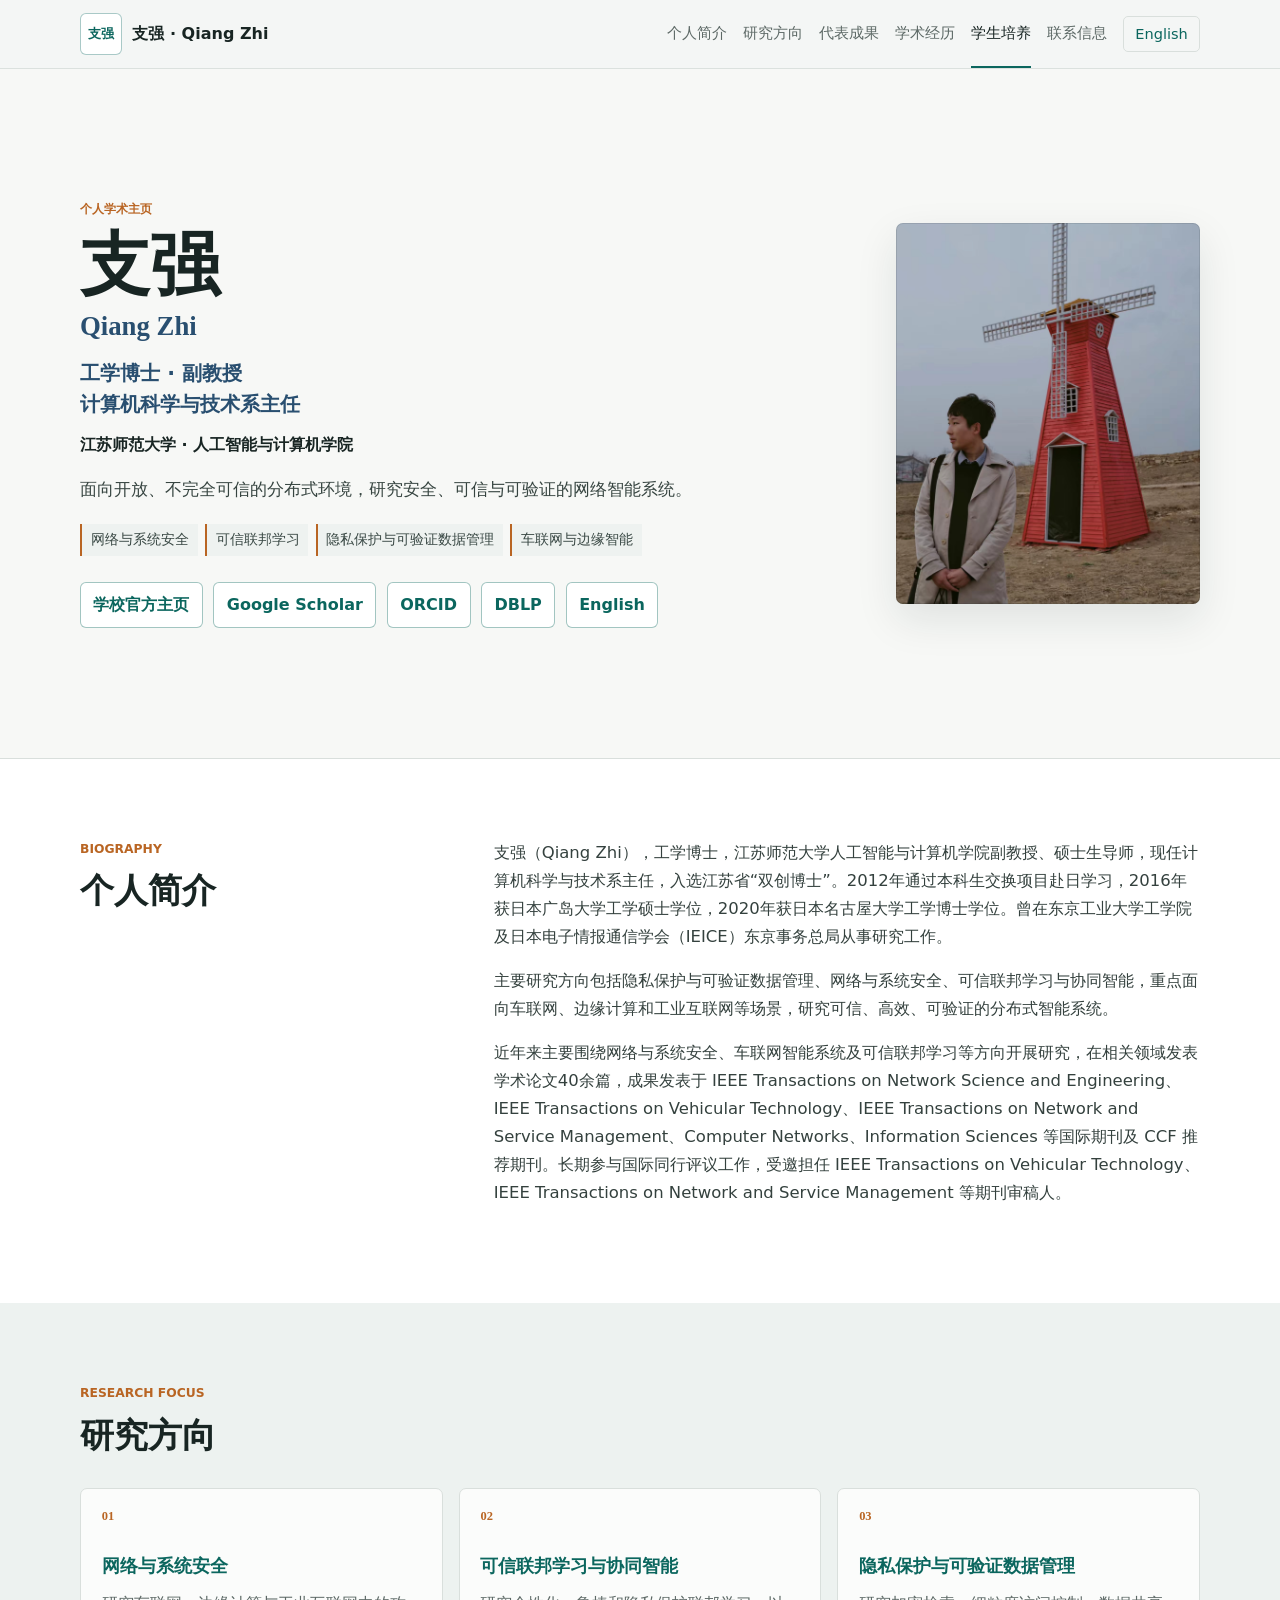
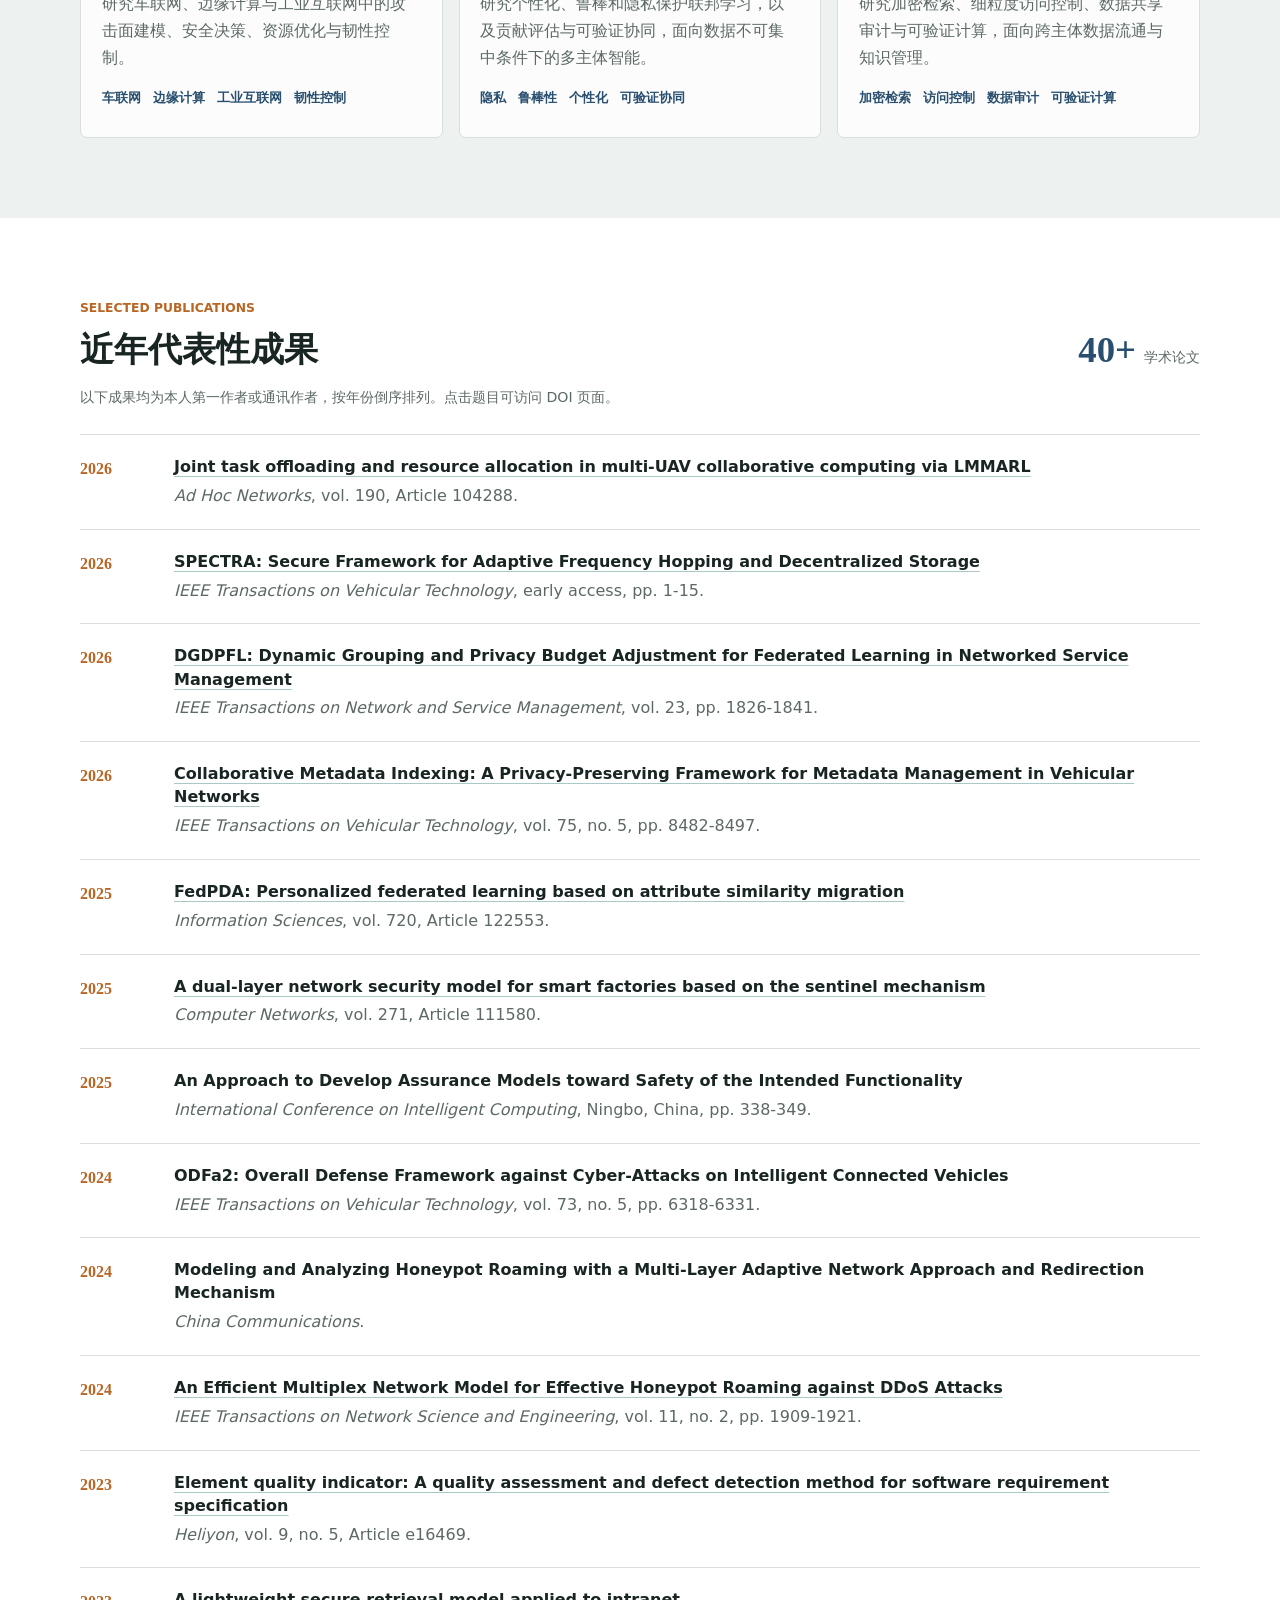
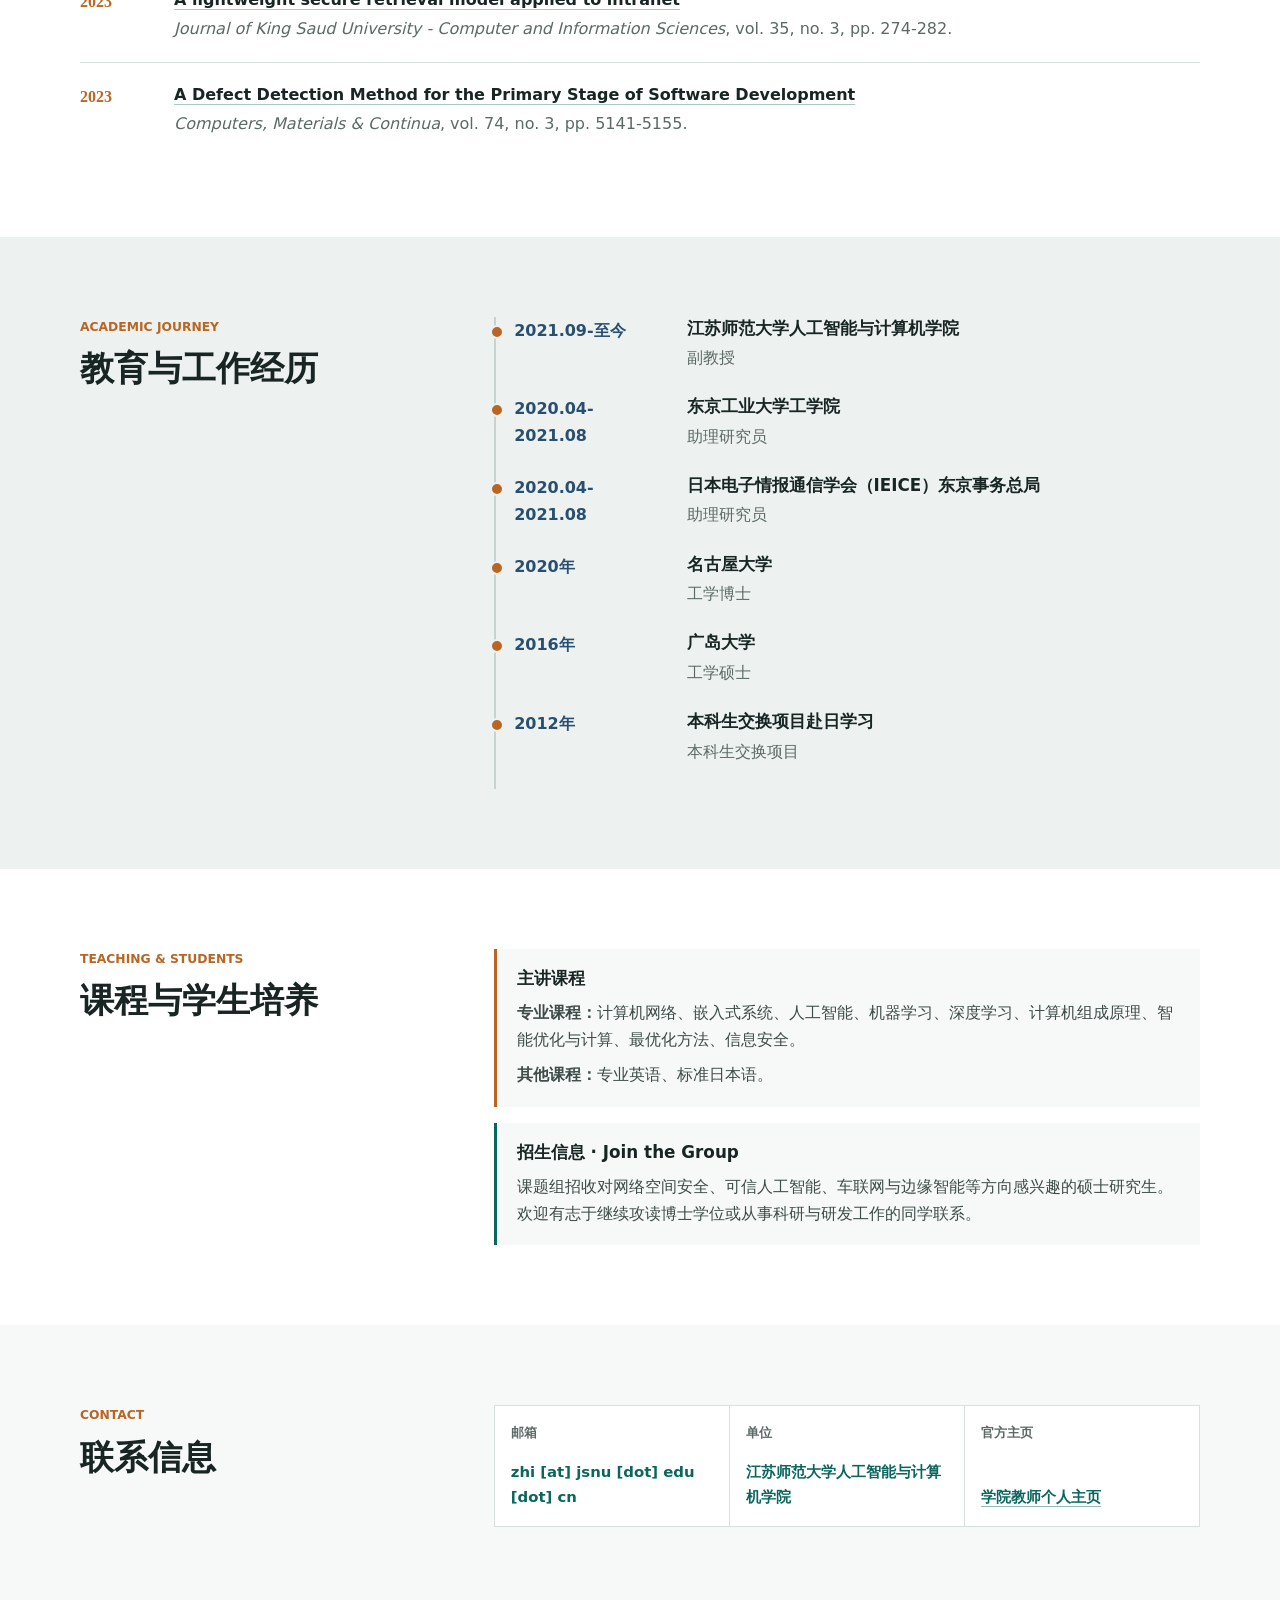
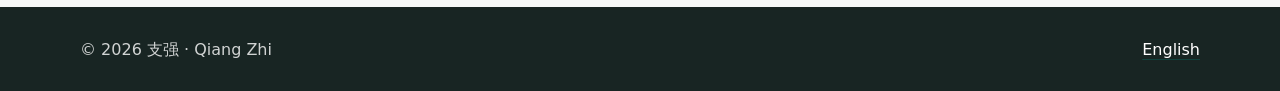
==== zh/index.html @ cf3c496e "Update index.html" ====
<!doctype html>
<html lang="zh-CN">
<head>
  <meta charset="utf-8">
  <meta name="viewport" content="width=device-width, initial-scale=1">
  <title>支强（Qiang Zhi）｜江苏师范大学人工智能与计算机学院</title>
  <meta name="description" content="支强（Qiang Zhi），江苏师范大学人工智能与计算机学院副教授、硕士生导师、计算机科学与技术系主任。主要研究网络与系统安全、可信联邦学习、隐私保护与可验证数据管理、车联网与边缘智能。">
  <meta name="author" content="支强（Qiang Zhi）">
  <link rel="canonical" href="https://zhi-jsnu.github.io/zh/">
  <link rel="alternate" hreflang="en" href="https://zhi-jsnu.github.io/">
  <link rel="alternate" hreflang="zh-CN" href="https://zhi-jsnu.github.io/zh/">
  <link rel="alternate" hreflang="x-default" href="https://zhi-jsnu.github.io/">
  <link rel="me" href="https://github.com/Zhi-JSNU">
  <link rel="stylesheet" href="/assets/css/site.css">
  <meta property="og:type" content="profile">
  <meta property="og:locale" content="zh_CN">
  <meta property="og:title" content="支强（Qiang Zhi）｜江苏师范大学人工智能与计算机学院">
  <meta property="og:description" content="副教授、硕士生导师、计算机科学与技术系主任，研究网络安全、可信联邦学习、隐私保护、车联网与边缘智能。">
  <meta property="og:url" content="https://zhi-jsnu.github.io/zh/">
  <meta property="og:site_name" content="支强（Qiang Zhi）个人学术主页">
  <meta property="og:image" content="https://zhi-jsnu.github.io/assets/img/qiang-zhi-profile.jpg">
  <meta property="og:image:alt" content="江苏师范大学教师支强（Qiang Zhi）">
  <meta property="profile:username" content="Zhi-JSNU">
  <meta name="twitter:card" content="summary_large_image">
  <meta name="twitter:title" content="支强（Qiang Zhi）｜江苏师范大学">
  <meta name="twitter:description" content="个人简介、研究方向、代表性成果、教育工作经历、课程与招生信息。">
  <meta name="twitter:image" content="https://zhi-jsnu.github.io/assets/img/qiang-zhi-profile.jpg">
  <script type="application/ld+json">
  {
    "@context": "https://schema.org",
    "@type": "ProfilePage",
    "@id": "https://zhi-jsnu.github.io/#profile-page-zh",
    "url": "https://zhi-jsnu.github.io/zh/",
    "name": "支强（Qiang Zhi）｜江苏师范大学人工智能与计算机学院",
    "inLanguage": "zh-CN",
    "mainEntity": {
      "@type": "Person",
      "@id": "https://zhi-jsnu.github.io/#person",
      "name": "支强",
      "alternateName": "Qiang Zhi",
      "url": "https://zhi-jsnu.github.io/",
      "image": "https://zhi-jsnu.github.io/assets/img/qiang-zhi-profile.jpg",
      "identifier": [
        {"@type": "PropertyValue", "propertyID": "ORCID", "value": "0000-0001-7057-9888"},
        {"@type": "PropertyValue", "propertyID": "GitHub username", "value": "Zhi-JSNU"}
      ],
      "jobTitle": "副教授、硕士生导师、计算机科学与技术系主任",
      "affiliation": {
        "@type": "CollegeOrUniversity",
        "name": "江苏师范大学",
        "department": {"@type": "Organization", "name": "人工智能与计算机学院"}
      },
      "alumniOf": [
        {"@type": "CollegeOrUniversity", "name": "名古屋大学"},
        {"@type": "CollegeOrUniversity", "name": "广岛大学"}
      ],
      "knowsAbout": ["网络与系统安全", "可信联邦学习", "隐私保护与可验证数据管理", "车联网", "边缘智能"],
      "sameAs": [
        "https://ai.jsnu.edu.cn/78/ba/c14228a358586/page.htm",
        "https://scholar.google.com/citations?user=D5ilHkMAAAAJ",
        "https://orcid.org/0000-0001-7057-9888",
        "https://dblp.org/pid/91/638",
        "https://github.com/Zhi-JSNU"
      ]
    }
  }
  </script>
</head>
<body>
  <a class="skip-link" href="#main-content">跳至主要内容</a>
  <header class="site-header">
    <nav class="nav" aria-label="主导航">
      <a class="brand" href="/zh/" aria-label="支强个人主页">
        <span class="brand-mark" aria-hidden="true">支强</span>
        <span>支强 · Qiang Zhi</span>
      </a>
      <button class="nav-toggle" type="button" aria-expanded="false" aria-controls="nav-links" aria-label="打开导航">
        <span></span><span></span><span></span>
      </button>
      <div class="nav-links" id="nav-links" data-nav-links>
        <a href="#about">个人简介</a>
        <a href="#research">研究方向</a>
        <a href="#publications">代表成果</a>
        <a href="#journey">学术经历</a>
        <a href="#students">学生培养</a>
        <a href="#contact">联系信息</a>
        <a class="language-link" href="/" lang="en">English</a>
      </div>
    </nav>
  </header>

  <main id="main-content">
    <section class="hero hero-zh" aria-labelledby="hero-title">
      <div class="hero-inner">
        <div class="hero-copy">
          <p class="eyebrow">个人学术主页</p>
          <h1 id="hero-title">支强 <span>Qiang Zhi</span></h1>
          <p class="subtitle">工学博士 · 副教授<br>计算机科学与技术系主任</p>
          <p class="affiliation">江苏师范大学 · 人工智能与计算机学院</p>
          <p class="hero-summary">面向开放、不完全可信的分布式环境，研究安全、可信与可验证的网络智能系统。</p>
          <div class="topic-list" aria-label="主要研究方向">
            <span>网络与系统安全</span><span>可信联邦学习</span><span>隐私保护与可验证数据管理</span><span>车联网与边缘智能</span>
          </div>
          <div class="hero-actions" aria-label="学术身份链接">
            <a href="http://ai.jsnu.edu.cn/78/ba/c14228a358586/page.htm" target="_blank" rel="noopener noreferrer">学校官方主页</a>
            <a href="https://scholar.google.com/citations?user=D5ilHkMAAAAJ" target="_blank" rel="noopener noreferrer" referrerpolicy="no-referrer">Google Scholar</a>
            <a href="https://orcid.org/0000-0001-7057-9888" target="_blank" rel="noopener noreferrer">ORCID</a>
            <a href="https://dblp.org/pid/91/638" target="_blank" rel="noopener noreferrer">DBLP</a>
            <a href="/" lang="en">English</a>
          </div>
        </div>
        <figure class="profile-figure">
          <img src="/assets/img/qiang-zhi-profile.jpg" width="1280" height="1706" alt="支强（Qiang Zhi），江苏师范大学人工智能与计算机学院">
        </figure>
      </div>
    </section>

    <section id="about" class="section" aria-labelledby="about-title">
      <div class="section-inner two-column">
        <div><p class="section-kicker">Biography</p><h2 id="about-title">个人简介</h2></div>
        <div class="prose">
          <p>支强（Qiang Zhi），工学博士，江苏师范大学人工智能与计算机学院副教授、硕士生导师，现任计算机科学与技术系主任，入选江苏省“双创博士”。2012年通过本科生交换项目赴日学习，2016年获日本广岛大学工学硕士学位，2020年获日本名古屋大学工学博士学位。曾在东京工业大学工学院及日本电子情报通信学会（IEICE）东京事务总局从事研究工作。</p>
          <p>主要研究方向包括隐私保护与可验证数据管理、网络与系统安全、可信联邦学习与协同智能，重点面向车联网、边缘计算和工业互联网等场景，研究可信、高效、可验证的分布式智能系统。</p>
          <p>近年来主要围绕网络与系统安全、车联网智能系统及可信联邦学习等方向开展研究，在相关领域发表学术论文40余篇，成果发表于 IEEE Transactions on Network Science and Engineering、IEEE Transactions on Vehicular Technology、IEEE Transactions on Network and Service Management、Computer Networks、Information Sciences 等国际期刊及 CCF 推荐期刊。长期参与国际同行评议工作，受邀担任 IEEE Transactions on Vehicular Technology、IEEE Transactions on Network and Service Management 等期刊审稿人。</p>
        </div>
      </div>
    </section>

    <section id="research" class="section section-tint" aria-labelledby="research-title">
      <div class="section-inner">
        <div class="section-heading"><p class="section-kicker">Research Focus</p><h2 id="research-title">研究方向</h2></div>
        <div class="research-grid">
          <article class="research-card"><span class="card-index">01</span><h3>网络与系统安全</h3><p>研究车联网、边缘计算与工业互联网中的攻击面建模、安全决策、资源优化与韧性控制。</p><ul class="keyword-list"><li>车联网</li><li>边缘计算</li><li>工业互联网</li><li>韧性控制</li></ul></article>
          <article class="research-card"><span class="card-index">02</span><h3>可信联邦学习与协同智能</h3><p>研究个性化、鲁棒和隐私保护联邦学习，以及贡献评估与可验证协同，面向数据不可集中条件下的多主体智能。</p><ul class="keyword-list"><li>隐私</li><li>鲁棒性</li><li>个性化</li><li>可验证协同</li></ul></article>
          <article class="research-card"><span class="card-index">03</span><h3>隐私保护与可验证数据管理</h3><p>研究加密检索、细粒度访问控制、数据共享审计与可验证计算，面向跨主体数据流通与知识管理。</p><ul class="keyword-list"><li>加密检索</li><li>访问控制</li><li>数据审计</li><li>可验证计算</li></ul></article>
        </div>
      </div>
    </section>

    <section id="publications" class="section" aria-labelledby="publications-title">
      <div class="section-inner">
        <div class="section-heading publication-heading">
          <div><p class="section-kicker">Selected Publications</p><h2 id="publications-title">近年代表性成果</h2></div>
          <div class="output-summary"><strong>40+</strong><span>学术论文</span></div>
        </div>
        <p class="section-note">以下成果均为本人第一作者或通讯作者，按年份倒序排列。点击题目可访问 DOI 页面。</p>
        <ol class="publication-list">
          <li><span class="pub-year">2026</span><div><a class="pub-title" href="https://doi.org/10.1016/j.adhoc.2026.104288" target="_blank" rel="noopener noreferrer">Joint task offloading and resource allocation in multi-UAV collaborative computing via LMMARL</a><p><em>Ad Hoc Networks</em>, vol. 190, Article 104288.</p></div></li>
          <li><span class="pub-year">2026</span><div><a class="pub-title" href="https://doi.org/10.1109/TVT.2026.3670472" target="_blank" rel="noopener noreferrer">SPECTRA: Secure Framework for Adaptive Frequency Hopping and Decentralized Storage</a><p><em>IEEE Transactions on Vehicular Technology</em>, early access, pp. 1-15.</p></div></li>
          <li><span class="pub-year">2026</span><div><a class="pub-title" href="https://doi.org/10.1109/TNSM.2025.3640713" target="_blank" rel="noopener noreferrer">DGDPFL: Dynamic Grouping and Privacy Budget Adjustment for Federated Learning in Networked Service Management</a><p><em>IEEE Transactions on Network and Service Management</em>, vol. 23, pp. 1826-1841.</p></div></li>
          <li><span class="pub-year">2026</span><div><a class="pub-title" href="https://doi.org/10.1109/TVT.2025.3628444" target="_blank" rel="noopener noreferrer">Collaborative Metadata Indexing: A Privacy-Preserving Framework for Metadata Management in Vehicular Networks</a><p><em>IEEE Transactions on Vehicular Technology</em>, vol. 75, no. 5, pp. 8482-8497.</p></div></li>
          <li><span class="pub-year">2025</span><div><a class="pub-title" href="https://doi.org/10.1016/j.ins.2025.122553" target="_blank" rel="noopener noreferrer">FedPDA: Personalized federated learning based on attribute similarity migration</a><p><em>Information Sciences</em>, vol. 720, Article 122553.</p></div></li>
          <li><span class="pub-year">2025</span><div><a class="pub-title" href="https://doi.org/10.1016/j.comnet.2025.111580" target="_blank" rel="noopener noreferrer">A dual-layer network security model for smart factories based on the sentinel mechanism</a><p><em>Computer Networks</em>, vol. 271, Article 111580.</p></div></li>
          <li><span class="pub-year">2025</span><div><span class="pub-title">An Approach to Develop Assurance Models toward Safety of the Intended Functionality</span><p><em>International Conference on Intelligent Computing</em>, Ningbo, China, pp. 338-349.</p></div></li>
          <li><span class="pub-year">2024</span><div><span class="pub-title">ODFa2: Overall Defense Framework against Cyber-Attacks on Intelligent Connected Vehicles</span><p><em>IEEE Transactions on Vehicular Technology</em>, vol. 73, no. 5, pp. 6318-6331.</p></div></li>
          <li><span class="pub-year">2024</span><div><span class="pub-title">Modeling and Analyzing Honeypot Roaming with a Multi-Layer Adaptive Network Approach and Redirection Mechanism</span><p><em>China Communications</em>.</p></div></li>
          <li><span class="pub-year">2024</span><div><a class="pub-title" href="https://doi.org/10.1109/TNSE.2023.3333230" target="_blank" rel="noopener noreferrer">An Efficient Multiplex Network Model for Effective Honeypot Roaming against DDoS Attacks</a><p><em>IEEE Transactions on Network Science and Engineering</em>, vol. 11, no. 2, pp. 1909-1921.</p></div></li>
          <li><span class="pub-year">2023</span><div><a class="pub-title" href="https://doi.org/10.1016/j.heliyon.2023.e16469" target="_blank" rel="noopener noreferrer">Element quality indicator: A quality assessment and defect detection method for software requirement specification</a><p><em>Heliyon</em>, vol. 9, no. 5, Article e16469.</p></div></li>
          <li><span class="pub-year">2023</span><div><a class="pub-title" href="https://doi.org/10.1016/j.jksuci.2023.02.020" target="_blank" rel="noopener noreferrer">A lightweight secure retrieval model applied to intranet</a><p><em>Journal of King Saud University - Computer and Information Sciences</em>, vol. 35, no. 3, pp. 274-282.</p></div></li>
          <li><span class="pub-year">2023</span><div><a class="pub-title" href="https://doi.org/10.32604/cmc.2023.035846" target="_blank" rel="noopener noreferrer">A Defect Detection Method for the Primary Stage of Software Development</a><p><em>Computers, Materials &amp; Continua</em>, vol. 74, no. 3, pp. 5141-5155.</p></div></li>
        </ol>
      </div>
    </section>

    <section id="journey" class="section section-tint" aria-labelledby="journey-title">
      <div class="section-inner two-column">
        <div><p class="section-kicker">Academic Journey</p><h2 id="journey-title">教育与工作经历</h2></div>
        <div class="timeline">
          <article><time>2021.09-至今</time><div><h3>江苏师范大学人工智能与计算机学院</h3><p>副教授</p></div></article>
          <article><time>2020.04-2021.08</time><div><h3>东京工业大学工学院</h3><p>助理研究员</p></div></article>
          <article><time>2020.04-2021.08</time><div><h3>日本电子情报通信学会（IEICE）东京事务总局</h3><p>助理研究员</p></div></article>
          <article><time datetime="2020">2020年</time><div><h3>名古屋大学</h3><p>工学博士</p></div></article>
          <article><time datetime="2016">2016年</time><div><h3>广岛大学</h3><p>工学硕士</p></div></article>
          <article><time datetime="2012">2012年</time><div><h3>本科生交换项目赴日学习</h3><p>本科生交换项目</p></div></article>
        </div>
      </div>
    </section>

    <section id="students" class="section" aria-labelledby="students-title">
      <div class="section-inner two-column">
        <div><p class="section-kicker">Teaching &amp; Students</p><h2 id="students-title">课程与学生培养</h2></div>
        <div class="content-stack">
          <article><h3>主讲课程</h3><p><strong>专业课程：</strong>计算机网络、嵌入式系统、人工智能、机器学习、深度学习、计算机组成原理、智能优化与计算、最优化方法、信息安全。</p><p><strong>其他课程：</strong>专业英语、标准日本语。</p></article>
          <article class="join-panel"><h3>招生信息 · Join the Group</h3><p>课题组招收对网络空间安全、可信人工智能、车联网与边缘智能等方向感兴趣的硕士研究生。欢迎有志于继续攻读博士学位或从事科研与研发工作的同学联系。</p></article>
        </div>
      </div>
    </section>

    <section id="contact" class="section contact-section" aria-labelledby="contact-title">
      <div class="section-inner two-column">
        <div><p class="section-kicker">Contact</p><h2 id="contact-title">联系信息</h2></div>
        <div class="contact-list">
          <p><span>邮箱</span><strong>zhi [at] jsnu [dot] edu [dot] cn</strong></p>
          <p><span>单位</span><strong>江苏师范大学人工智能与计算机学院</strong></p>
          <p><span>官方主页</span><a href="https://ai.jsnu.edu.cn/78/ba/c14228a358586/page.htm" target="_blank" rel="noopener noreferrer">学院教师个人主页</a></p>
        </div>
      </div>
    </section>
  </main>

  <footer class="site-footer">
    <div class="footer-inner"><p>© <span data-year>2026</span> 支强 · Qiang Zhi</p><p><a href="/" lang="en">English</a></p></div>
  </footer>
  <script src="/assets/js/site.js" defer></script>
</body>
</html>
---- assets/css/site.css ----
:root {
  --bg: #f4f6f5;
  --paper: #ffffff;
  --ink: #182523;
  --muted: #5d6966;
  --line: #d9dfdc;
  --teal: #0b665e;
  --blue: #294f70;
  --orange: #b96523;
  --tint: #edf2f0;
  --max: 1120px;
  --shadow: 0 16px 42px rgba(22, 43, 39, 0.1);
}

* { box-sizing: border-box; }
html { scroll-behavior: smooth; }
body {
  margin: 0;
  background: var(--bg);
  color: var(--ink);
  font-family: Inter, "Noto Sans SC", "Microsoft YaHei", "PingFang SC", system-ui, sans-serif;
  font-size: 16px;
  line-height: 1.7;
  letter-spacing: 0;
}
body.nav-open { overflow: hidden; }
a { color: inherit; text-decoration-color: rgba(11, 102, 94, 0.45); text-underline-offset: 4px; }
a:hover { color: var(--teal); }
img { display: block; max-width: 100%; }
h1, h2, h3, p { overflow-wrap: anywhere; }
h2 { margin: 0; font-family: Georgia, "Noto Serif SC", "Songti SC", serif; font-size: 2.15rem; line-height: 1.2; }
h3 { margin: 0; font-size: 1.05rem; line-height: 1.4; }

.skip-link { position: absolute; top: -5rem; left: 1rem; z-index: 20; padding: .6rem .8rem; background: var(--ink); color: #fff; }
.skip-link:focus { top: 1rem; }
.site-header { position: sticky; top: 0; z-index: 10; border-bottom: 1px solid rgba(217, 223, 220, .9); background: rgba(244, 246, 245, .96); backdrop-filter: blur(12px); }
.nav { width: min(calc(100% - 2rem), var(--max)); min-height: 68px; margin: auto; display: flex; align-items: center; justify-content: space-between; gap: 1rem; }
.brand { display: inline-flex; align-items: center; gap: .65rem; font-weight: 750; text-decoration: none; white-space: nowrap; }
.brand-mark { width: 42px; height: 42px; display: grid; place-items: center; border: 1px solid rgba(11, 102, 94, .35); border-radius: 6px; background: var(--paper); color: var(--teal); font-size: .82rem; }
.nav-links { display: flex; align-items: center; gap: 1rem; font-size: .91rem; }
.nav-links a { min-height: 68px; display: inline-flex; align-items: center; border-bottom: 2px solid transparent; color: var(--muted); text-decoration: none; }
.nav-links a:hover, .nav-links a.active { border-color: var(--teal); color: var(--ink); }
.nav-links .language-link { min-height: 36px; padding: 0 .7rem; border: 1px solid var(--line); border-radius: 5px; color: var(--teal); }
.nav-toggle { display: none; width: 42px; height: 42px; padding: 0; border: 1px solid var(--line); border-radius: 6px; background: var(--paper); }
.nav-toggle span { display: block; width: 18px; height: 2px; margin: 4px auto; background: var(--ink); }

.hero { min-height: 690px; display: grid; align-items: center; border-bottom: 1px solid var(--line); background: #f7f8f6; }
.hero-inner { width: min(calc(100% - 2rem), var(--max)); margin: auto; padding: 4.5rem 0; display: grid; grid-template-columns: minmax(0, 1.55fr) minmax(280px, .65fr); align-items: center; gap: clamp(2.5rem, 7vw, 6rem); }
.eyebrow, .section-kicker { margin: 0 0 .65rem; color: var(--orange); font-size: .77rem; font-weight: 800; text-transform: uppercase; }
.hero h1 { margin: 0; font-family: Georgia, "Noto Serif SC", "Songti SC", serif; font-size: clamp(3.4rem, 6.5vw, 5.2rem); line-height: 1; }
.hero-zh h1 { font-size: clamp(3rem, 5.5vw, 4.6rem); }
.hero-zh h1 span { display: block; margin-top: .8rem; color: var(--blue); font-family: Georgia, serif; font-size: .38em; font-weight: 600; }
.hero-name-zh { margin: .7rem 0 0; color: var(--blue); font-size: 1.5rem; font-weight: 700; }
.subtitle { margin: 1.1rem 0 0; color: var(--blue); font-size: 1.28rem; font-weight: 700; line-height: 1.55; }
.affiliation { margin: .65rem 0 0; color: var(--ink); font-weight: 700; }
.hero-summary { max-width: 720px; margin: 1.1rem 0 0; color: #374541; font-size: 1.04rem; }
.identity-note { max-width: 720px; margin: .75rem 0 0; color: var(--muted); font-size: .88rem; }
.identity-note a { color: var(--teal); font-weight: 750; }
.profile-figure { position: relative; margin: 0; aspect-ratio: 4 / 5; overflow: hidden; border-radius: 7px; background: #d9dedc; box-shadow: var(--shadow); }
.profile-figure::after { content: ""; position: absolute; inset: 0; border: 1px solid rgba(24, 37, 35, .12); border-radius: inherit; pointer-events: none; }
.profile-figure img { width: 100%; height: 100%; object-fit: cover; object-position: 32% center; }
.hero-actions { display: flex; flex-wrap: wrap; gap: .65rem; margin-top: 1.6rem; }
.hero-actions a, .text-link { min-height: 42px; display: inline-flex; align-items: center; justify-content: center; padding: .55rem .78rem; border: 1px solid rgba(11, 102, 94, .38); border-radius: 6px; background: var(--paper); color: var(--teal); font-weight: 750; text-decoration: none; }
.hero-actions a:hover, .text-link:hover { border-color: var(--teal); background: var(--teal); color: #fff; }
.topic-list { display: flex; flex-wrap: wrap; gap: .45rem; margin-top: 1.2rem; }
.topic-list span { padding: .26rem .55rem; border-left: 2px solid var(--orange); background: #eef2f0; color: #394844; font-size: .88rem; }

.section { padding: 5rem 0; background: var(--paper); }
.section-tint { background: var(--tint); }
.section-inner { width: min(calc(100% - 2rem), var(--max)); margin: auto; }
.two-column { display: grid; grid-template-columns: minmax(220px, .75fr) minmax(0, 1.55fr); gap: clamp(2rem, 6vw, 4.5rem); align-items: start; }
.section-heading { max-width: 820px; margin-bottom: 2rem; }
.publication-heading { max-width: none; display: flex; align-items: end; justify-content: space-between; gap: 1rem; }
.prose p { margin: 0 0 1rem; color: #34413e; font-size: 1.03rem; text-align: left; }
.research-grid { display: grid; grid-template-columns: repeat(3, minmax(0, 1fr)); gap: 1rem; }
.research-card { min-height: 250px; padding: 1.3rem; border: 1px solid var(--line); border-radius: 7px; background: #fbfcfb; }
.card-index { display: block; margin-bottom: 2rem; color: var(--orange); font: 700 .78rem/1 Georgia, serif; }
.research-card h3 { color: var(--teal); font-size: 1.1rem; }
.research-card p { margin: .7rem 0 0; color: var(--muted); }
.keyword-list { display: flex; flex-wrap: wrap; gap: .35rem .75rem; margin: 1rem 0 0; padding: 0; list-style: none; color: var(--blue); font-size: .83rem; font-weight: 700; }

.section-note { margin: -1rem 0 1.5rem; color: var(--muted); font-size: .88rem; }
.output-summary { display: flex; align-items: baseline; gap: .5rem; color: var(--blue); }
.output-summary strong { font: 700 2.3rem/1 Georgia, serif; }
.output-summary span { color: var(--muted); font-size: .88rem; }
.publication-list { display: grid; gap: 0; margin: 0; padding: 0; list-style: none; counter-reset: publication; }
.publication-list li { display: grid; grid-template-columns: 74px minmax(0, 1fr); gap: 1.25rem; padding: 1.25rem 0; border-top: 1px solid var(--line); counter-increment: publication; }
.pub-year { color: var(--orange); font-family: Georgia, serif; font-weight: 700; }
.pub-title { display: block; color: var(--ink); font-weight: 750; line-height: 1.45; text-decoration-color: rgba(11, 102, 94, .35); }
.publication-list p { margin: .35rem 0 0; color: var(--muted); line-height: 1.55; }

.timeline { display: grid; }
.timeline article { position: relative; display: grid; grid-template-columns: 150px minmax(0, 1fr); gap: 1.4rem; padding: 0 0 1.5rem 1.15rem; border-left: 2px solid #c7d3ce; }
.timeline article::before { content: ""; position: absolute; top: .5rem; left: -6px; width: 10px; height: 10px; border: 2px solid var(--tint); border-radius: 50%; background: var(--orange); }
.timeline time { color: var(--blue); font-weight: 750; }
.timeline p { margin: .25rem 0 0; color: var(--muted); }
.content-stack { display: grid; gap: 1rem; }
.content-stack article { padding: 1.15rem 1.25rem; border-left: 3px solid var(--orange); background: #f7f9f8; }
.content-stack article.join-panel { border-left-color: var(--teal); }
.content-stack p { margin: .5rem 0 0; color: #3e4b48; }

.contact-section { background: #f7f9f8; }
.contact-list { display: grid; grid-template-columns: repeat(3, minmax(0, 1fr)); gap: 1px; background: var(--line); border: 1px solid var(--line); }
.contact-list p { min-height: 120px; margin: 0; padding: 1rem; display: flex; flex-direction: column; justify-content: space-between; background: var(--paper); }
.contact-list span { color: var(--muted); font-size: .82rem; font-weight: 750; }
.contact-list strong, .contact-list a { color: var(--teal); font-size: .93rem; font-weight: 750; }
.site-footer { background: var(--ink); color: rgba(255, 255, 255, .8); }
.footer-inner { width: min(calc(100% - 2rem), var(--max)); min-height: 84px; margin: auto; display: flex; align-items: center; justify-content: space-between; gap: 1rem; }
.footer-inner p { margin: 0; }
.footer-inner a { color: #fff; }

@media (max-width: 960px) {
  .nav-links { gap: .72rem; font-size: .84rem; }
  .hero-inner { grid-template-columns: minmax(0, 1.35fr) minmax(245px, .65fr); gap: 2.5rem; }
  .research-grid { grid-template-columns: 1fr; }
  .research-card { min-height: 0; }
  .card-index { margin-bottom: 1.2rem; }
  .contact-list { grid-template-columns: 1fr; }
  .contact-list p { min-height: 92px; }
}

@media (max-width: 820px) {
  .nav-toggle { display: block; }
  .nav-links { position: fixed; inset: 68px 0 auto; display: none; align-items: stretch; flex-direction: column; gap: 0; border-bottom: 1px solid var(--line); background: var(--paper); box-shadow: var(--shadow); }
  .nav-links.open { display: flex; }
  .nav-links a, .nav-links .language-link { min-height: 50px; padding: 0 1rem; border-width: 0 0 1px; border-radius: 0; line-height: 1; }
  .hero { min-height: 0; }
  .hero-inner { padding: 3.2rem 0; grid-template-columns: 1fr; gap: 2rem; }
  .hero-copy { order: 1; }
  .profile-figure { width: min(76vw, 330px); order: 2; aspect-ratio: 4 / 5; }
  .hero h1, .hero-zh h1 { font-size: 2.8rem; }
  .subtitle { font-size: 1.1rem; }
  .section { padding: 3.6rem 0; }
  .two-column { grid-template-columns: 1fr; gap: 1.6rem; }
  .publication-heading { align-items: flex-start; flex-direction: column; }
  .publication-list li { grid-template-columns: 58px minmax(0, 1fr); gap: .75rem; }
  .timeline article { grid-template-columns: 1fr; gap: .25rem; }
  .footer-inner { min-height: 100px; align-items: flex-start; justify-content: center; flex-direction: column; }
}

@media (max-width: 420px) {
  .brand > span:last-child { font-size: .9rem; }
  .hero h1, .hero-zh h1 { font-size: 2.45rem; }
  .hero-actions a { flex: 1 1 46%; padding-inline: .55rem; }
  .publication-list li { grid-template-columns: 1fr; gap: .25rem; }
  h2 { font-size: 1.8rem; }
}

@media (prefers-reduced-motion: reduce) {
  *, *::before, *::after { scroll-behavior: auto !important; transition: none !important; }
}
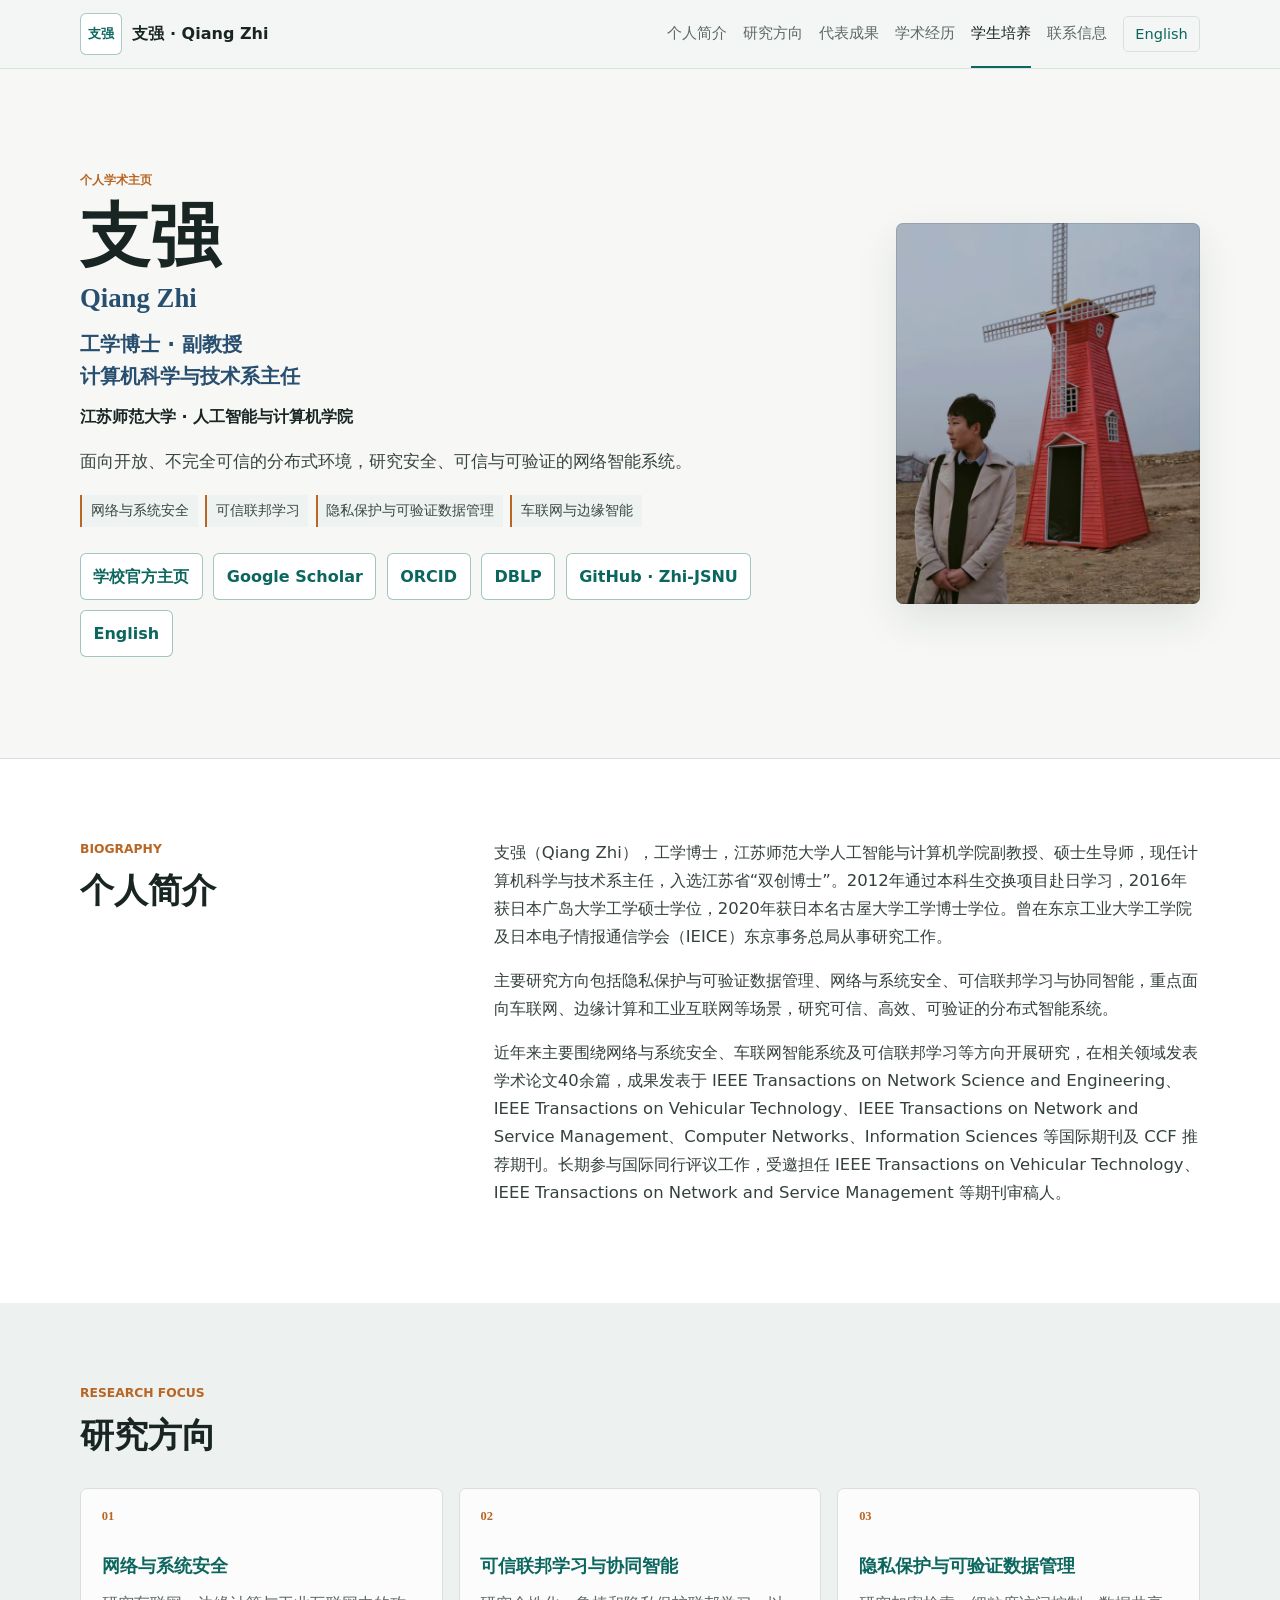
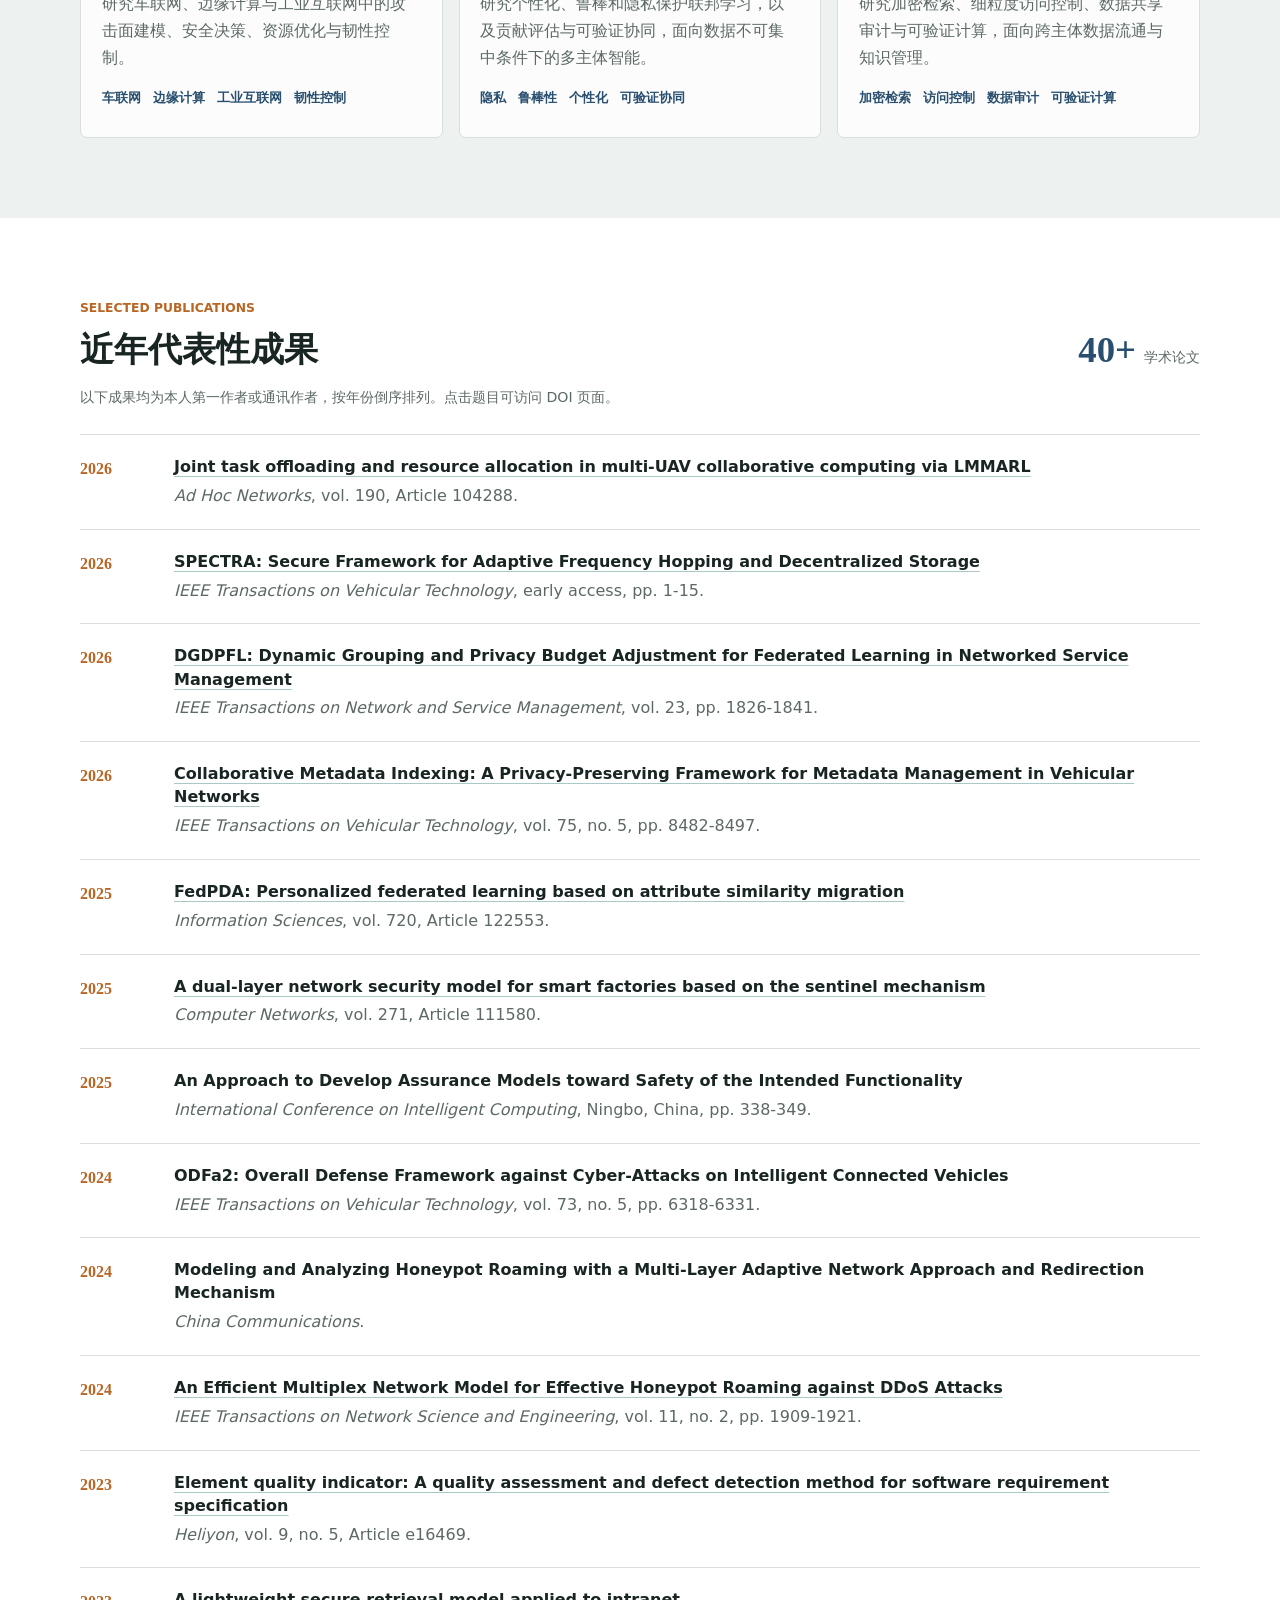
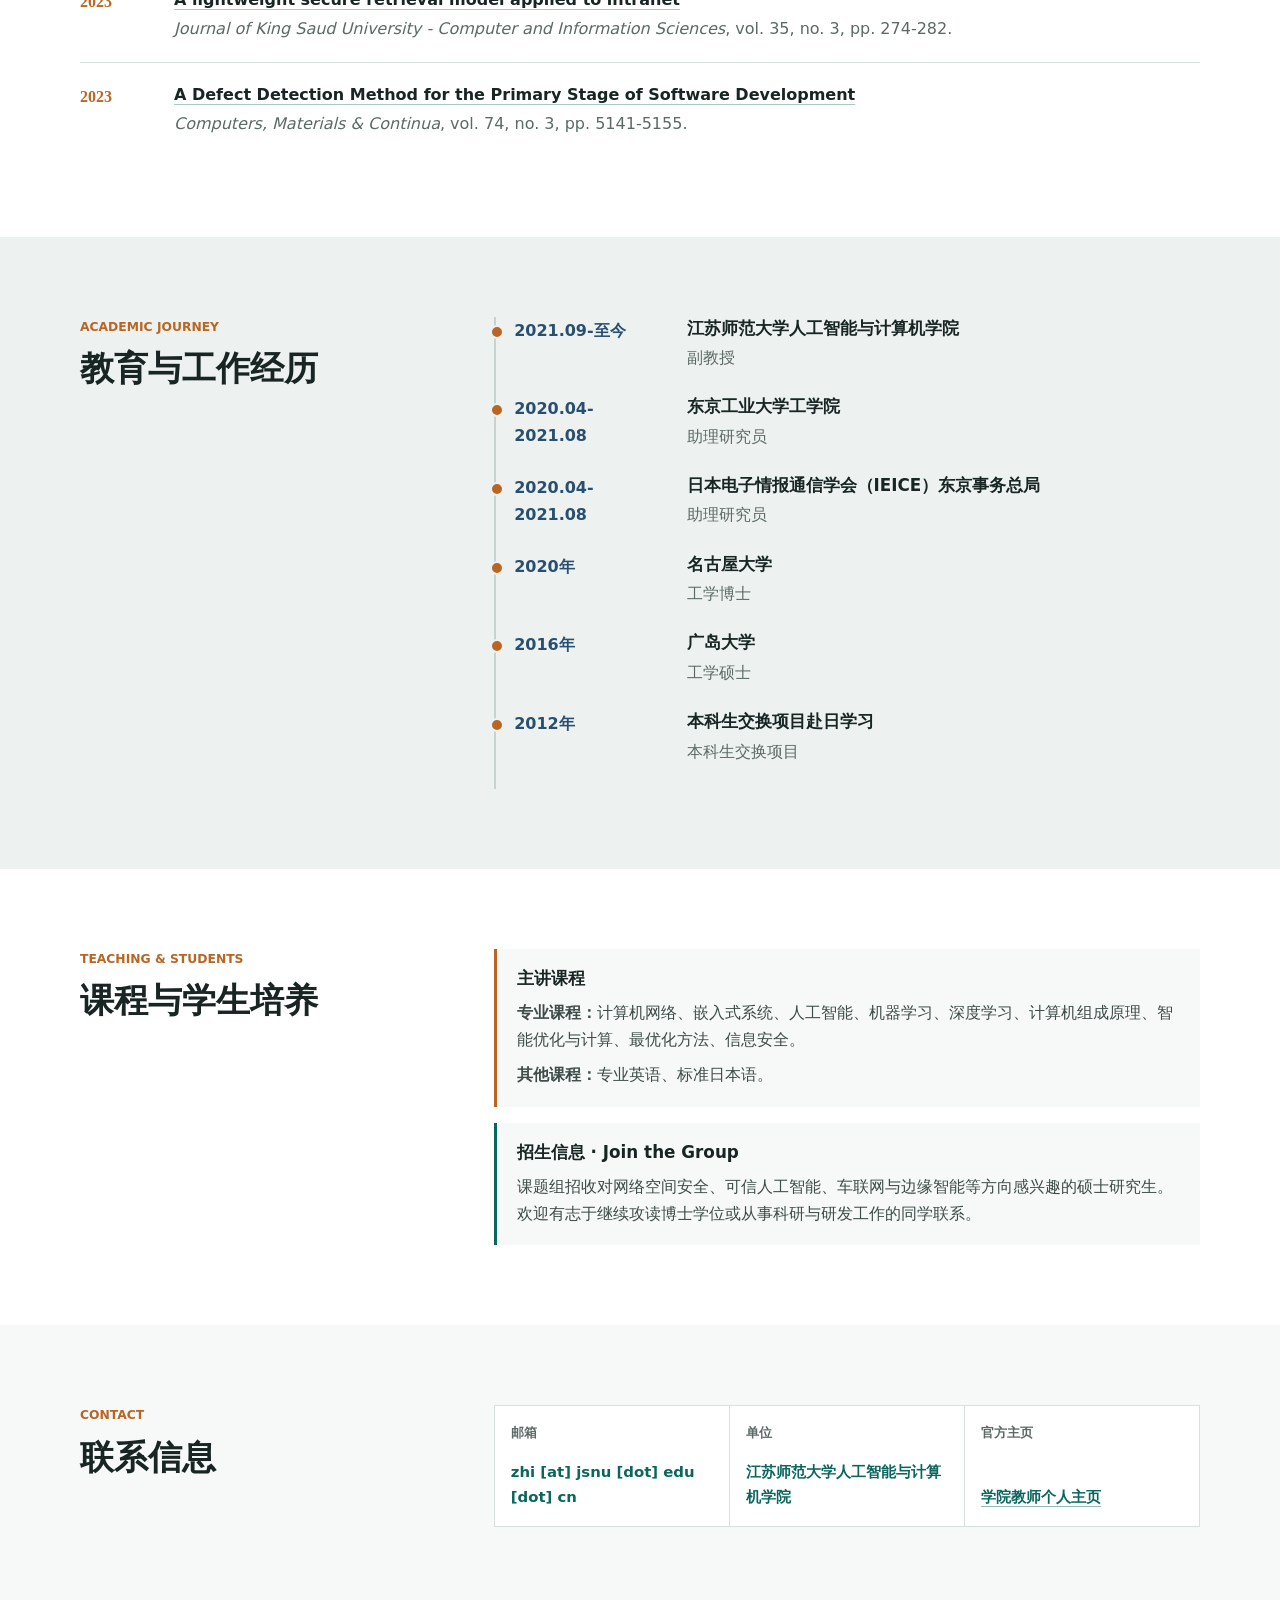
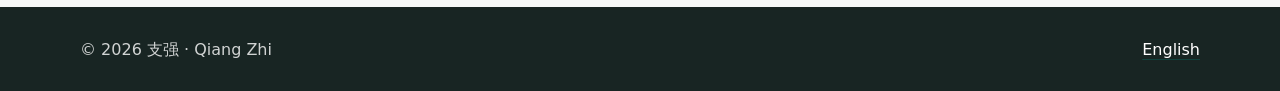
==== commit 3d22b6ec: "Add files via upload" ====
--- a/zh/index.html
+++ b/zh/index.html
@@ -6,14 +6,17 @@
   <title>支强（Qiang Zhi）｜江苏师范大学人工智能与计算机学院</title>
   <meta name="description" content="支强（Qiang Zhi），江苏师范大学人工智能与计算机学院副教授、硕士生导师、计算机科学与技术系主任。主要研究网络与系统安全、可信联邦学习、隐私保护与可验证数据管理、车联网与边缘智能。">
   <meta name="author" content="支强（Qiang Zhi）">
+  <meta name="robots" content="index, follow, max-image-preview:large, max-snippet:-1, max-video-preview:-1">
   <link rel="canonical" href="https://zhi-jsnu.github.io/zh/">
   <link rel="alternate" hreflang="en" href="https://zhi-jsnu.github.io/">
   <link rel="alternate" hreflang="zh-CN" href="https://zhi-jsnu.github.io/zh/">
   <link rel="alternate" hreflang="x-default" href="https://zhi-jsnu.github.io/">
+  <link rel="sitemap" type="application/xml" href="https://zhi-jsnu.github.io/sitemap.xml">
   <link rel="me" href="https://github.com/Zhi-JSNU">
   <link rel="stylesheet" href="/assets/css/site.css">
   <meta property="og:type" content="profile">
   <meta property="og:locale" content="zh_CN">
+  <meta property="og:locale:alternate" content="en_US">
   <meta property="og:title" content="支强（Qiang Zhi）｜江苏师范大学人工智能与计算机学院">
   <meta property="og:description" content="副教授、硕士生导师、计算机科学与技术系主任，研究网络安全、可信联邦学习、隐私保护、车联网与边缘智能。">
   <meta property="og:url" content="https://zhi-jsnu.github.io/zh/">
@@ -25,6 +28,7 @@
   <meta name="twitter:title" content="支强（Qiang Zhi）｜江苏师范大学">
   <meta name="twitter:description" content="个人简介、研究方向、代表性成果、教育工作经历、课程与招生信息。">
   <meta name="twitter:image" content="https://zhi-jsnu.github.io/assets/img/qiang-zhi-profile.jpg">
+  <meta name="twitter:image:alt" content="江苏师范大学教师支强（Qiang Zhi）">
   <script type="application/ld+json">
   {
     "@context": "https://schema.org",
@@ -33,6 +37,8 @@
     "url": "https://zhi-jsnu.github.io/zh/",
     "name": "支强（Qiang Zhi）｜江苏师范大学人工智能与计算机学院",
     "inLanguage": "zh-CN",
+    "dateModified": "2026-08-10",
+    "isPartOf": {"@type": "WebSite", "@id": "https://zhi-jsnu.github.io/#website", "url": "https://zhi-jsnu.github.io/", "name": "Qiang Zhi Academic Homepage", "alternateName": "支强（Qiang Zhi）个人学术主页"},
     "mainEntity": {
       "@type": "Person",
       "@id": "https://zhi-jsnu.github.io/#person",
@@ -106,6 +112,7 @@
             <a href="https://scholar.google.com/citations?user=D5ilHkMAAAAJ" target="_blank" rel="noopener noreferrer" referrerpolicy="no-referrer">Google Scholar</a>
             <a href="https://orcid.org/0000-0001-7057-9888" target="_blank" rel="noopener noreferrer">ORCID</a>
             <a href="https://dblp.org/pid/91/638" target="_blank" rel="noopener noreferrer">DBLP</a>
+            <a href="https://github.com/Zhi-JSNU" target="_blank" rel="me noopener noreferrer">GitHub · Zhi-JSNU</a>
             <a href="/" lang="en">English</a>
           </div>
         </div>
@@ -192,7 +199,7 @@
         <div class="contact-list">
           <p><span>邮箱</span><strong>zhi [at] jsnu [dot] edu [dot] cn</strong></p>
           <p><span>单位</span><strong>江苏师范大学人工智能与计算机学院</strong></p>
-          <p><span>官方主页</span><a href="https://ai.jsnu.edu.cn/78/ba/c14228a358586/page.htm" target="_blank" rel="noopener noreferrer">学院教师个人主页</a></p>
+          <p><span>官方主页</span><a href="http://ai.jsnu.edu.cn/78/ba/c14228a358586/page.htm" target="_blank" rel="noopener noreferrer">学院教师个人主页</a></p>
         </div>
       </div>
     </section>
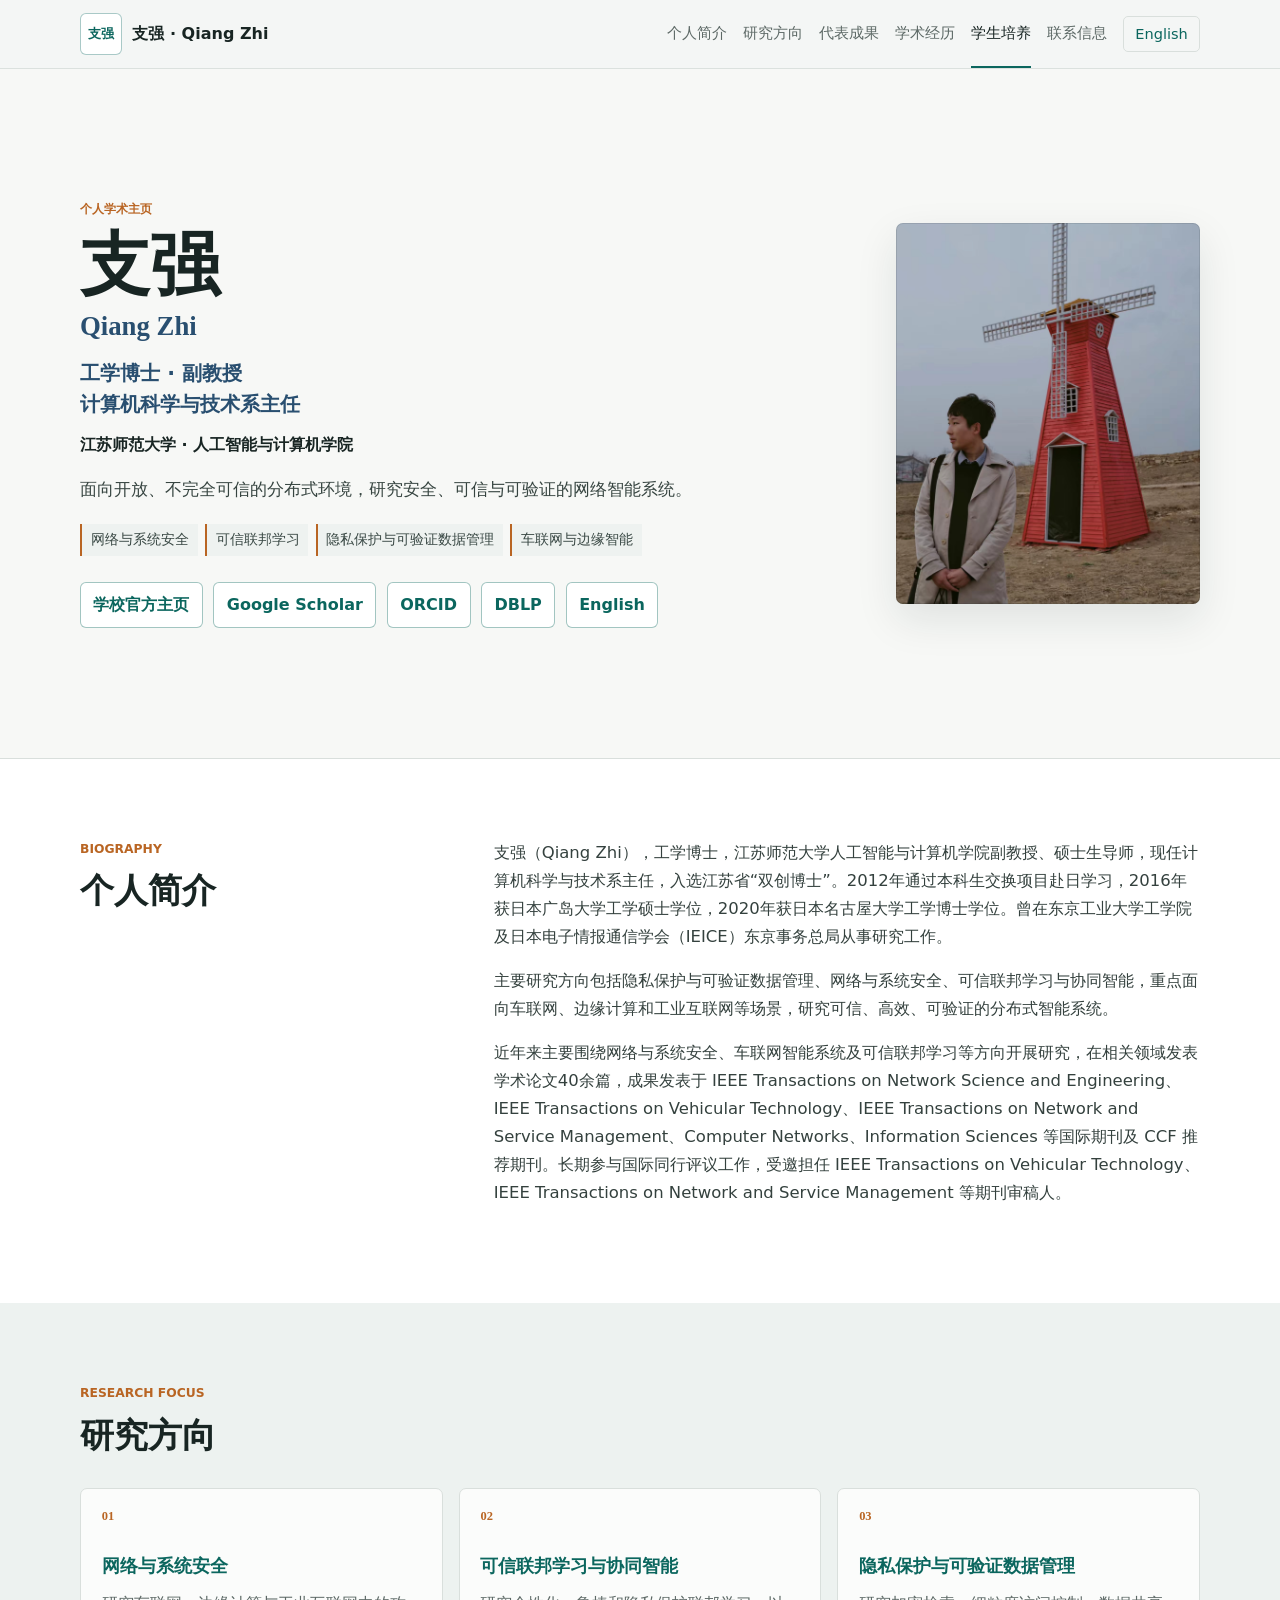
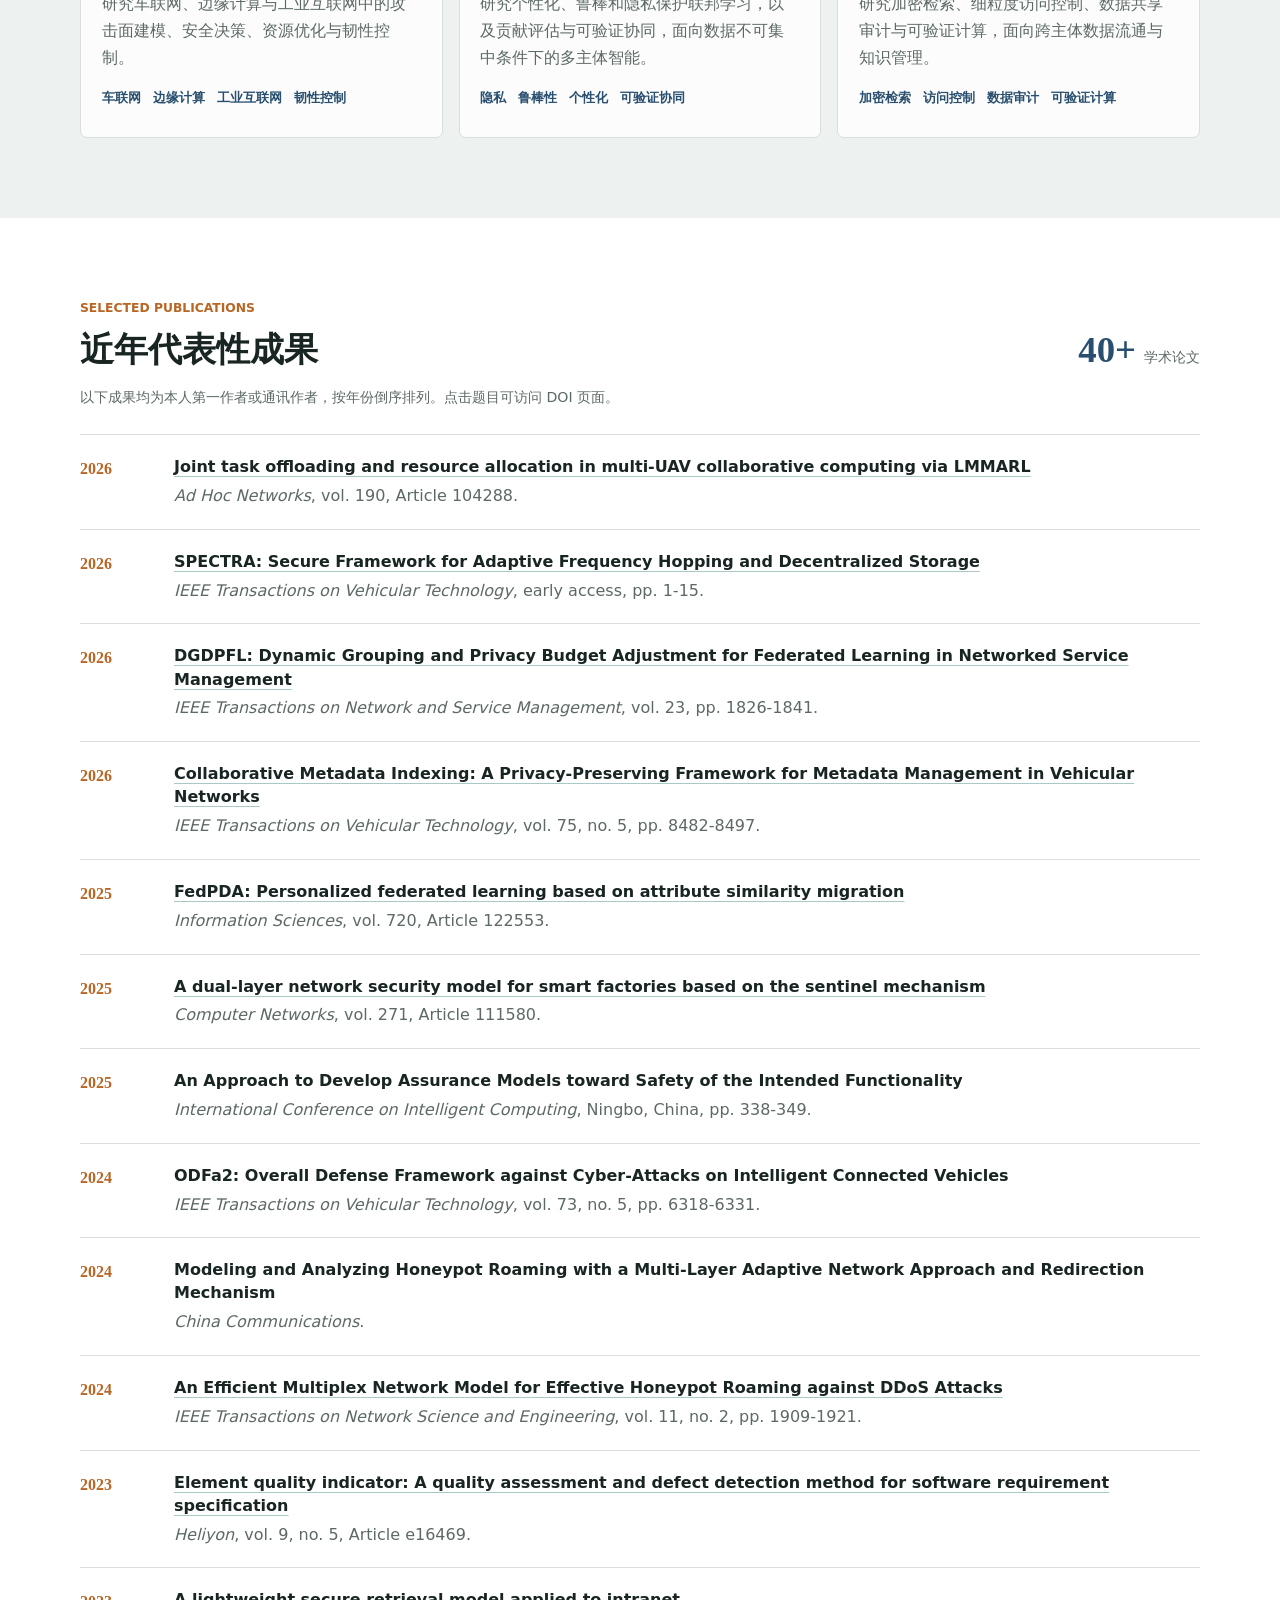
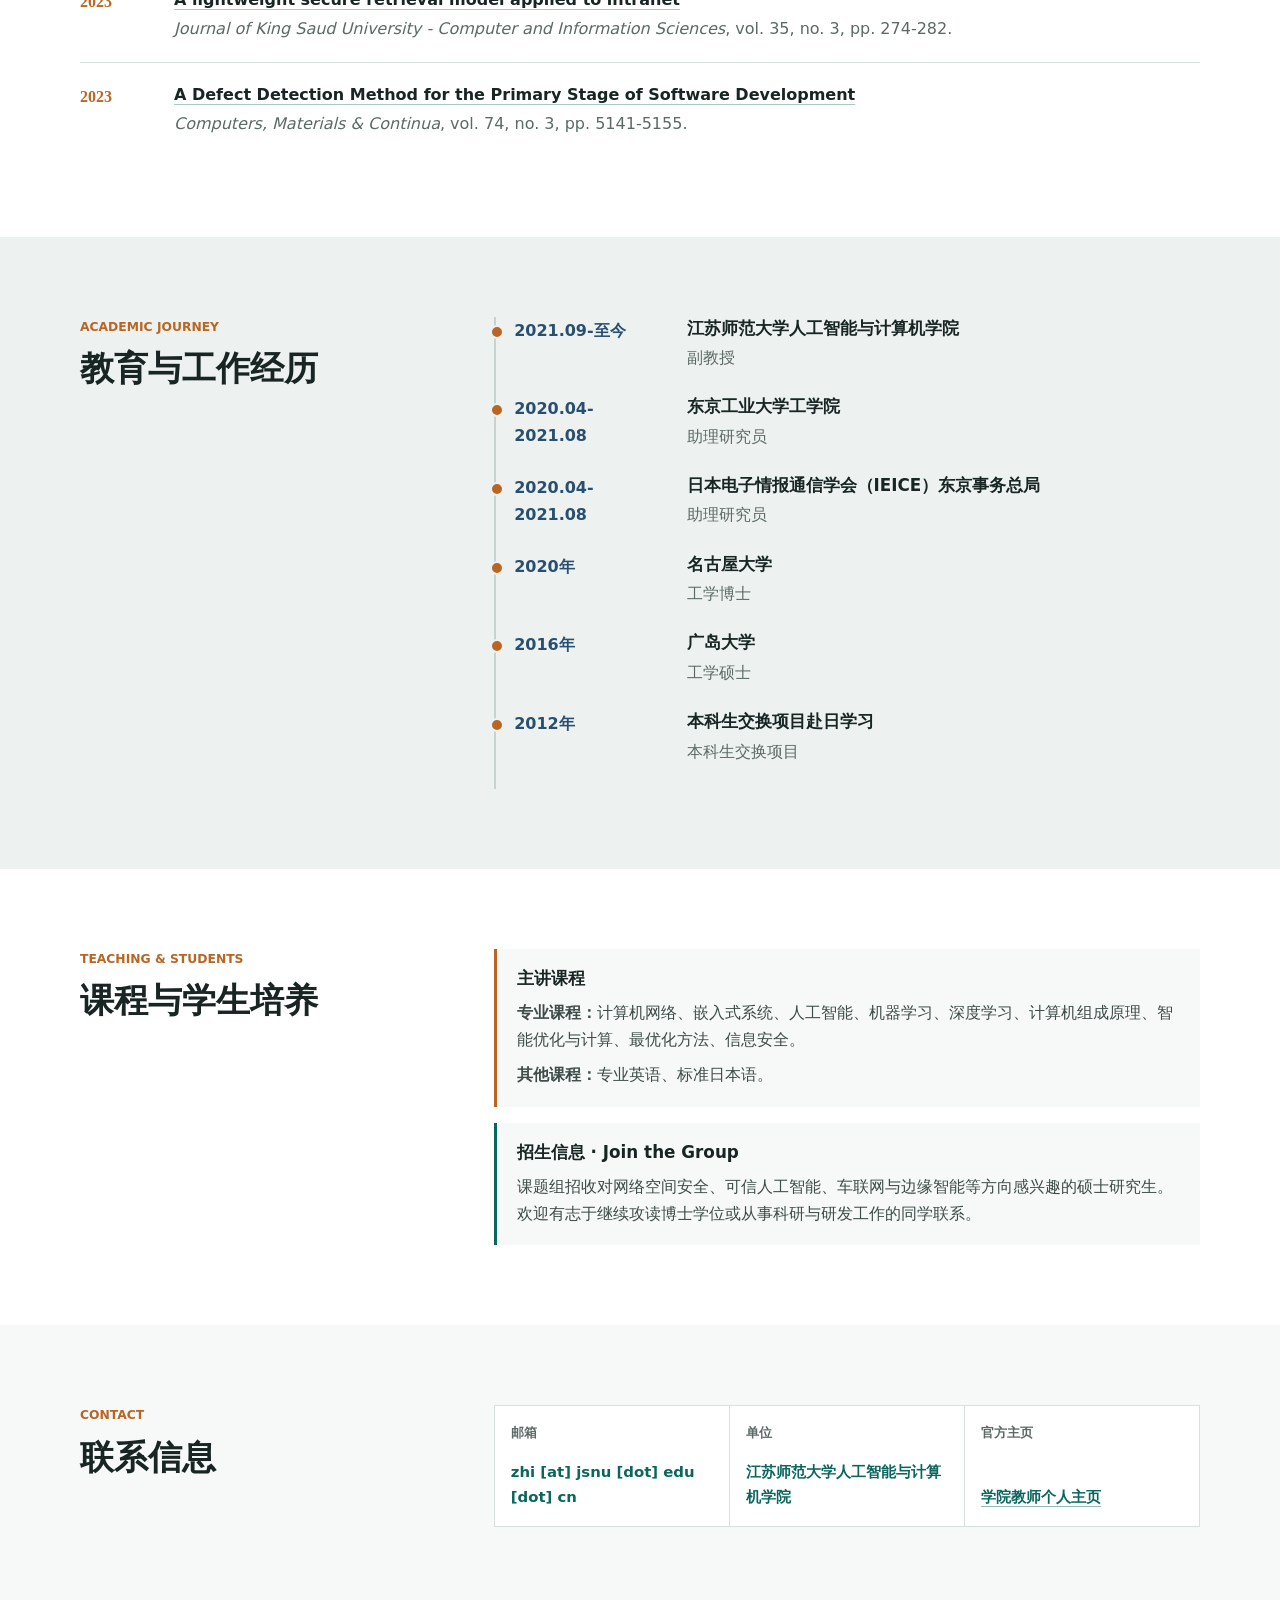
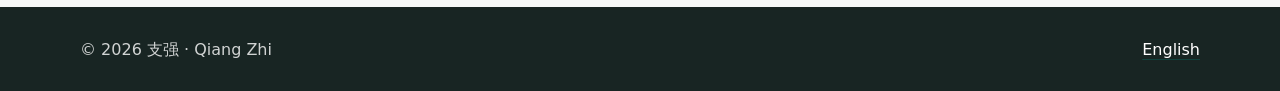
==== commit beecceb4: "Update index.html" ====
--- a/zh/index.html
+++ b/zh/index.html
@@ -112,7 +112,6 @@
             <a href="https://scholar.google.com/citations?user=D5ilHkMAAAAJ" target="_blank" rel="noopener noreferrer" referrerpolicy="no-referrer">Google Scholar</a>
             <a href="https://orcid.org/0000-0001-7057-9888" target="_blank" rel="noopener noreferrer">ORCID</a>
             <a href="https://dblp.org/pid/91/638" target="_blank" rel="noopener noreferrer">DBLP</a>
-            <a href="https://github.com/Zhi-JSNU" target="_blank" rel="me noopener noreferrer">GitHub · Zhi-JSNU</a>
             <a href="/" lang="en">English</a>
           </div>
         </div>
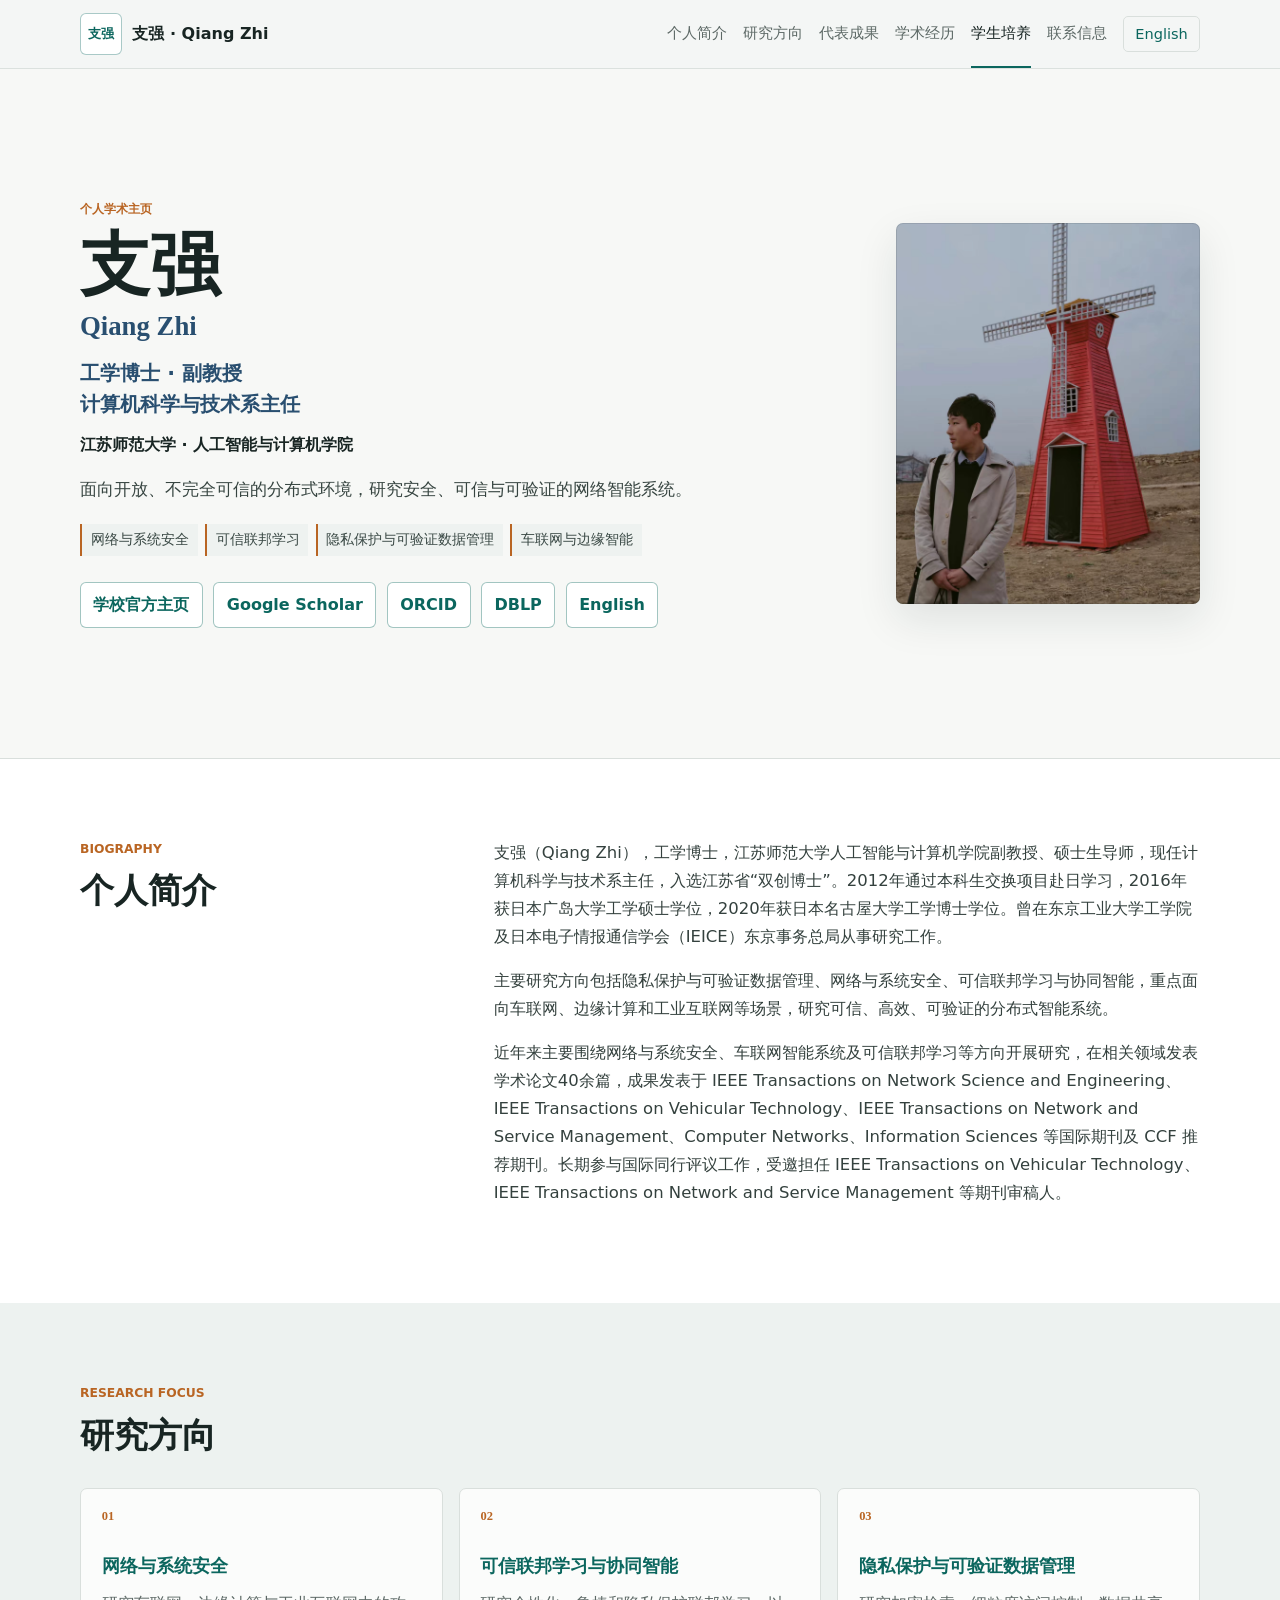
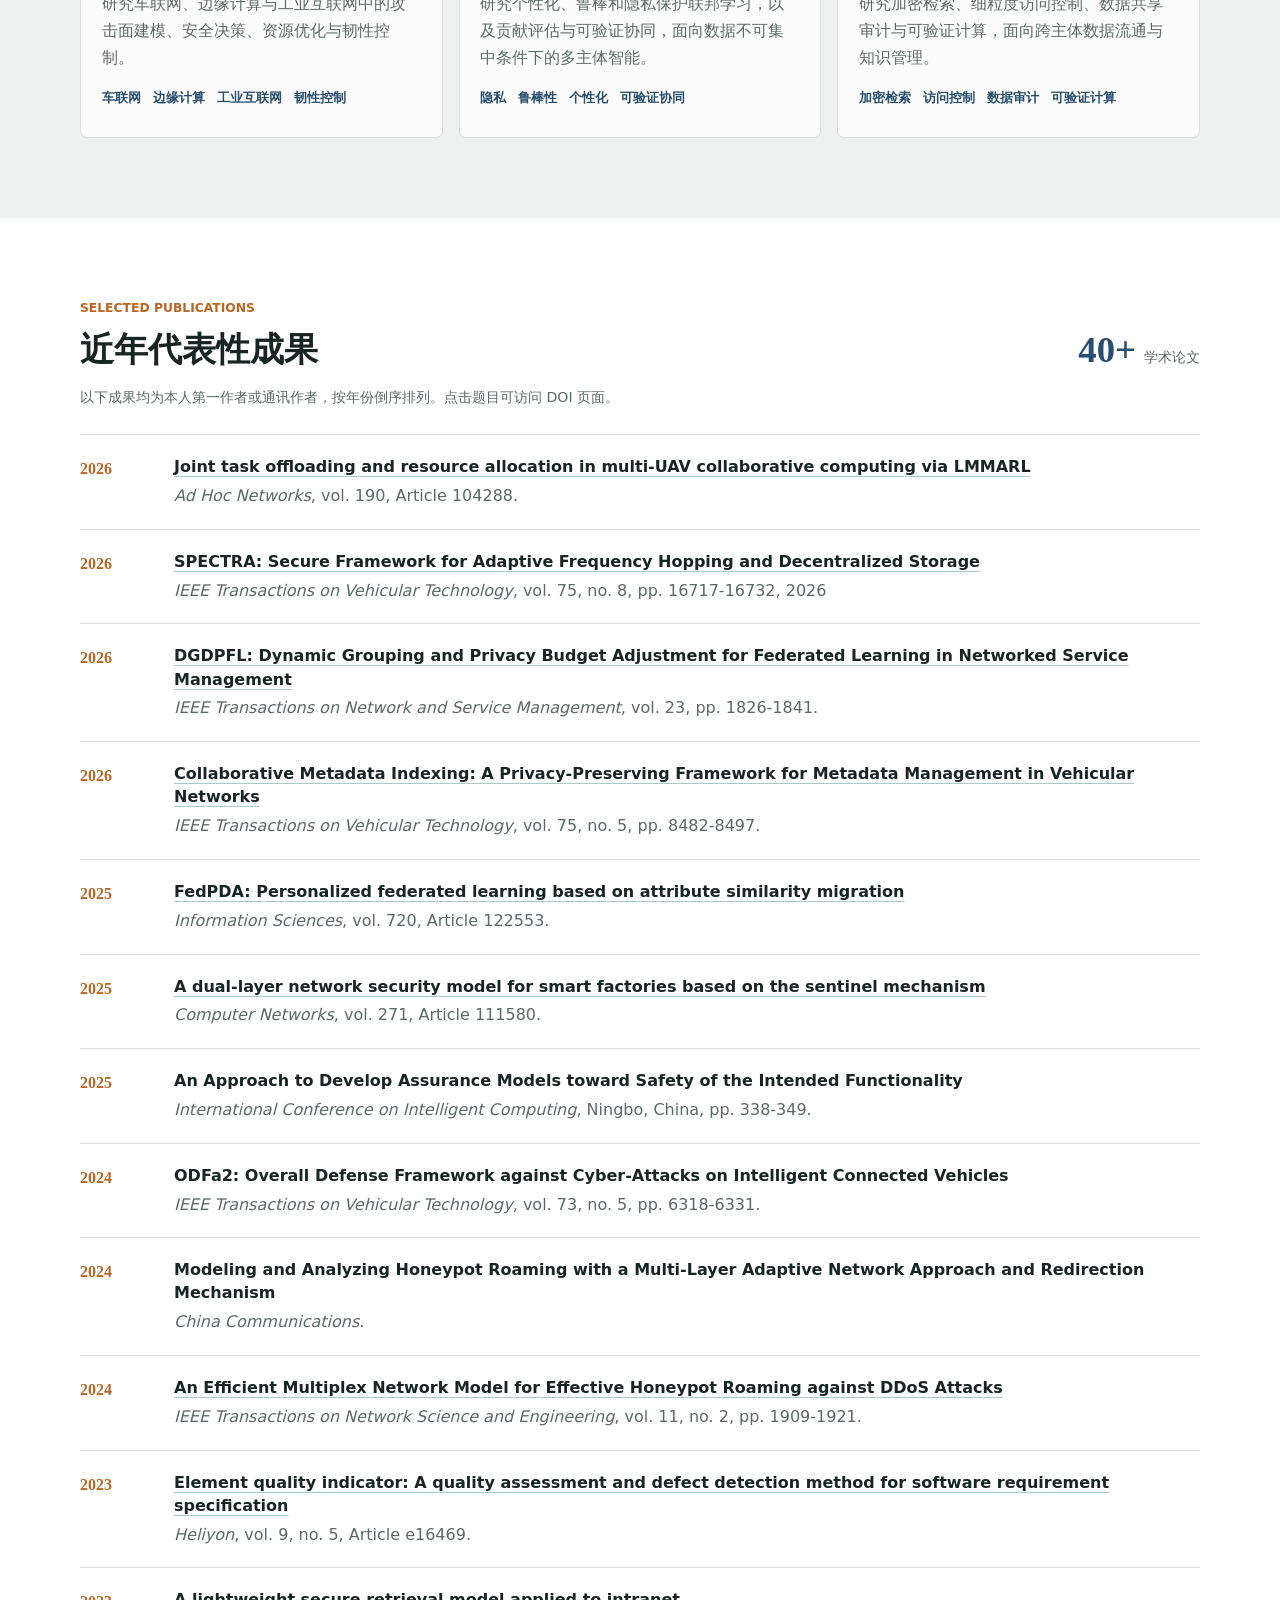
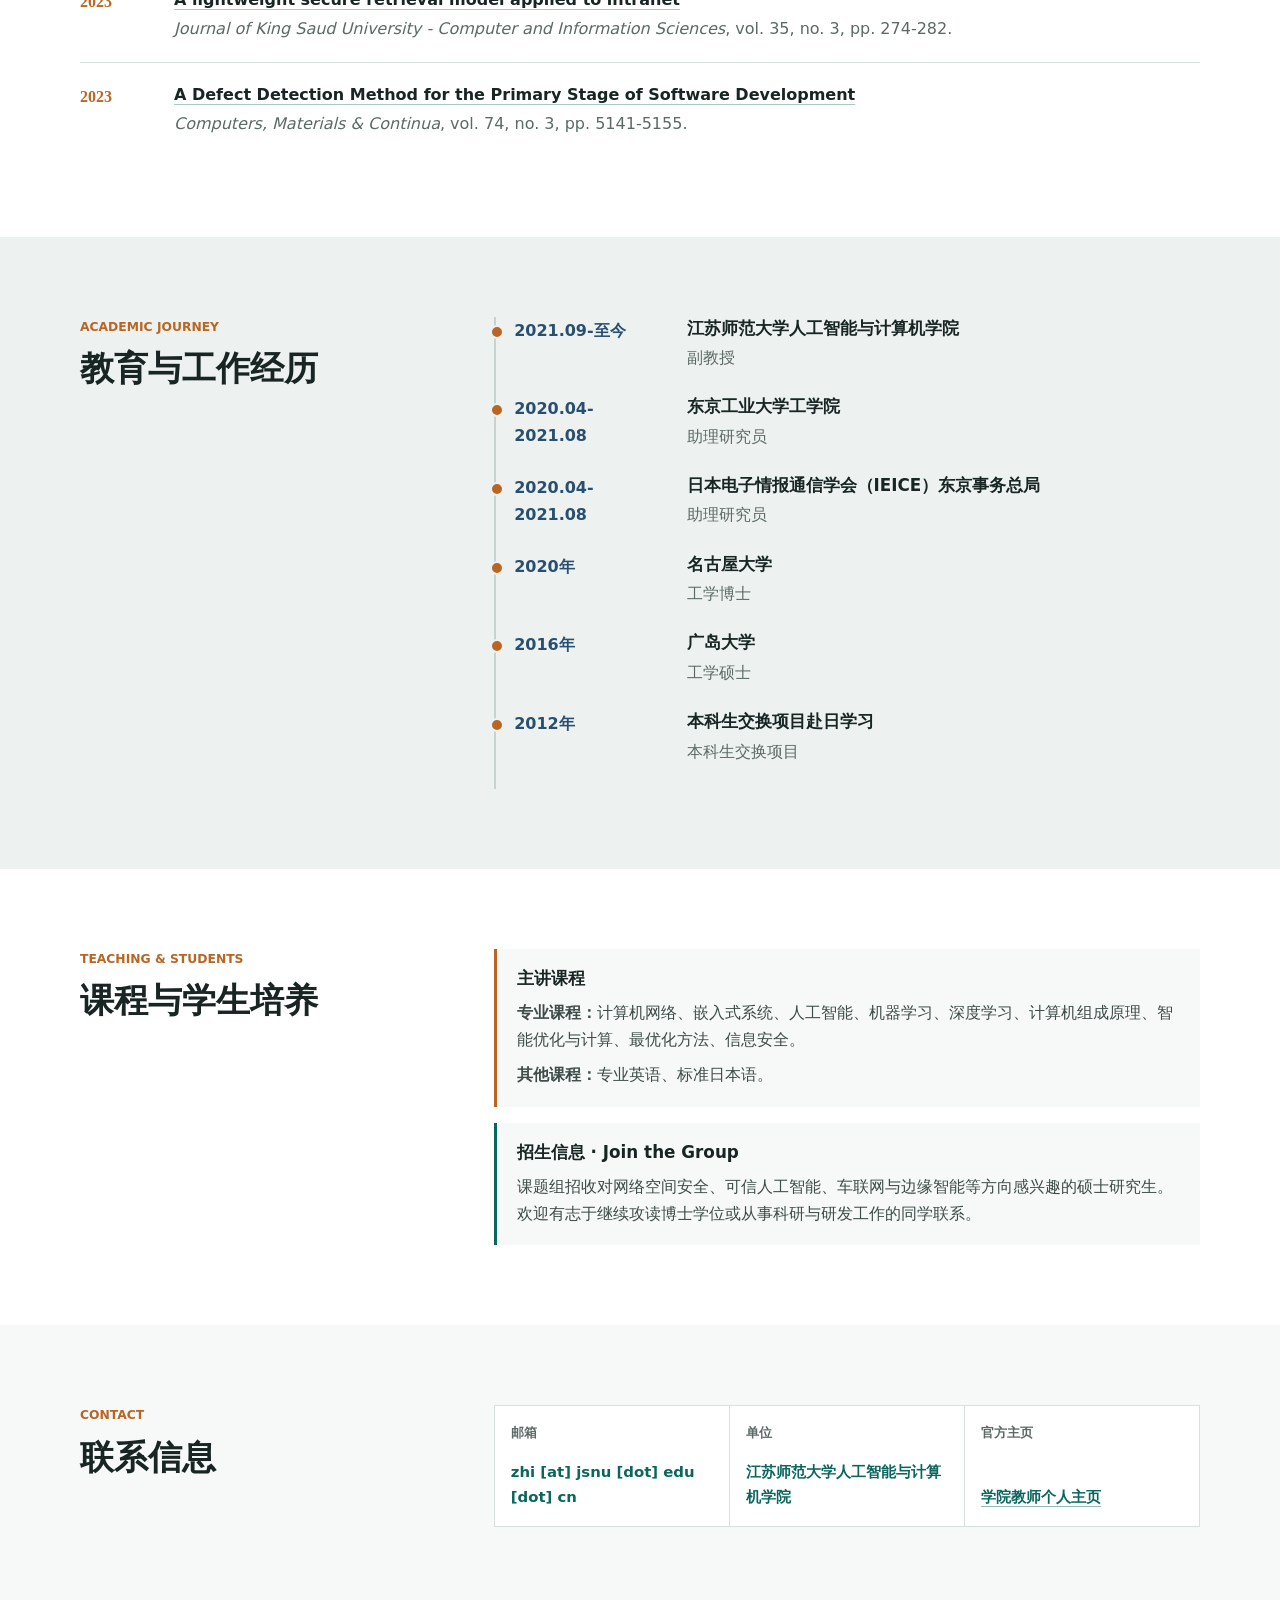
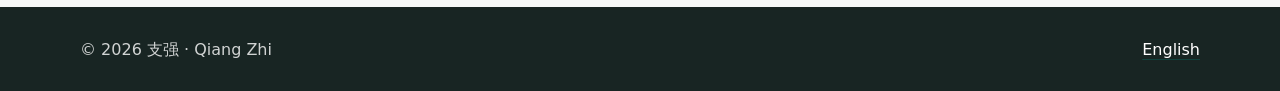
==== commit 3968e98a: "Update index.html" ====
--- a/zh/index.html
+++ b/zh/index.html
@@ -152,7 +152,7 @@
         <p class="section-note">以下成果均为本人第一作者或通讯作者，按年份倒序排列。点击题目可访问 DOI 页面。</p>
         <ol class="publication-list">
           <li><span class="pub-year">2026</span><div><a class="pub-title" href="https://doi.org/10.1016/j.adhoc.2026.104288" target="_blank" rel="noopener noreferrer">Joint task offloading and resource allocation in multi-UAV collaborative computing via LMMARL</a><p><em>Ad Hoc Networks</em>, vol. 190, Article 104288.</p></div></li>
-          <li><span class="pub-year">2026</span><div><a class="pub-title" href="https://doi.org/10.1109/TVT.2026.3670472" target="_blank" rel="noopener noreferrer">SPECTRA: Secure Framework for Adaptive Frequency Hopping and Decentralized Storage</a><p><em>IEEE Transactions on Vehicular Technology</em>, early access, pp. 1-15.</p></div></li>
+          <li><span class="pub-year">2026</span><div><a class="pub-title" href="https://doi.org/10.1109/TVT.2026.3670472" target="_blank" rel="noopener noreferrer">SPECTRA: Secure Framework for Adaptive Frequency Hopping and Decentralized Storage</a><p><em>IEEE Transactions on Vehicular Technology</em>, vol. 75, no. 8, pp. 16717-16732, 2026</p></div></li>
           <li><span class="pub-year">2026</span><div><a class="pub-title" href="https://doi.org/10.1109/TNSM.2025.3640713" target="_blank" rel="noopener noreferrer">DGDPFL: Dynamic Grouping and Privacy Budget Adjustment for Federated Learning in Networked Service Management</a><p><em>IEEE Transactions on Network and Service Management</em>, vol. 23, pp. 1826-1841.</p></div></li>
           <li><span class="pub-year">2026</span><div><a class="pub-title" href="https://doi.org/10.1109/TVT.2025.3628444" target="_blank" rel="noopener noreferrer">Collaborative Metadata Indexing: A Privacy-Preserving Framework for Metadata Management in Vehicular Networks</a><p><em>IEEE Transactions on Vehicular Technology</em>, vol. 75, no. 5, pp. 8482-8497.</p></div></li>
           <li><span class="pub-year">2025</span><div><a class="pub-title" href="https://doi.org/10.1016/j.ins.2025.122553" target="_blank" rel="noopener noreferrer">FedPDA: Personalized federated learning based on attribute similarity migration</a><p><em>Information Sciences</em>, vol. 720, Article 122553.</p></div></li>
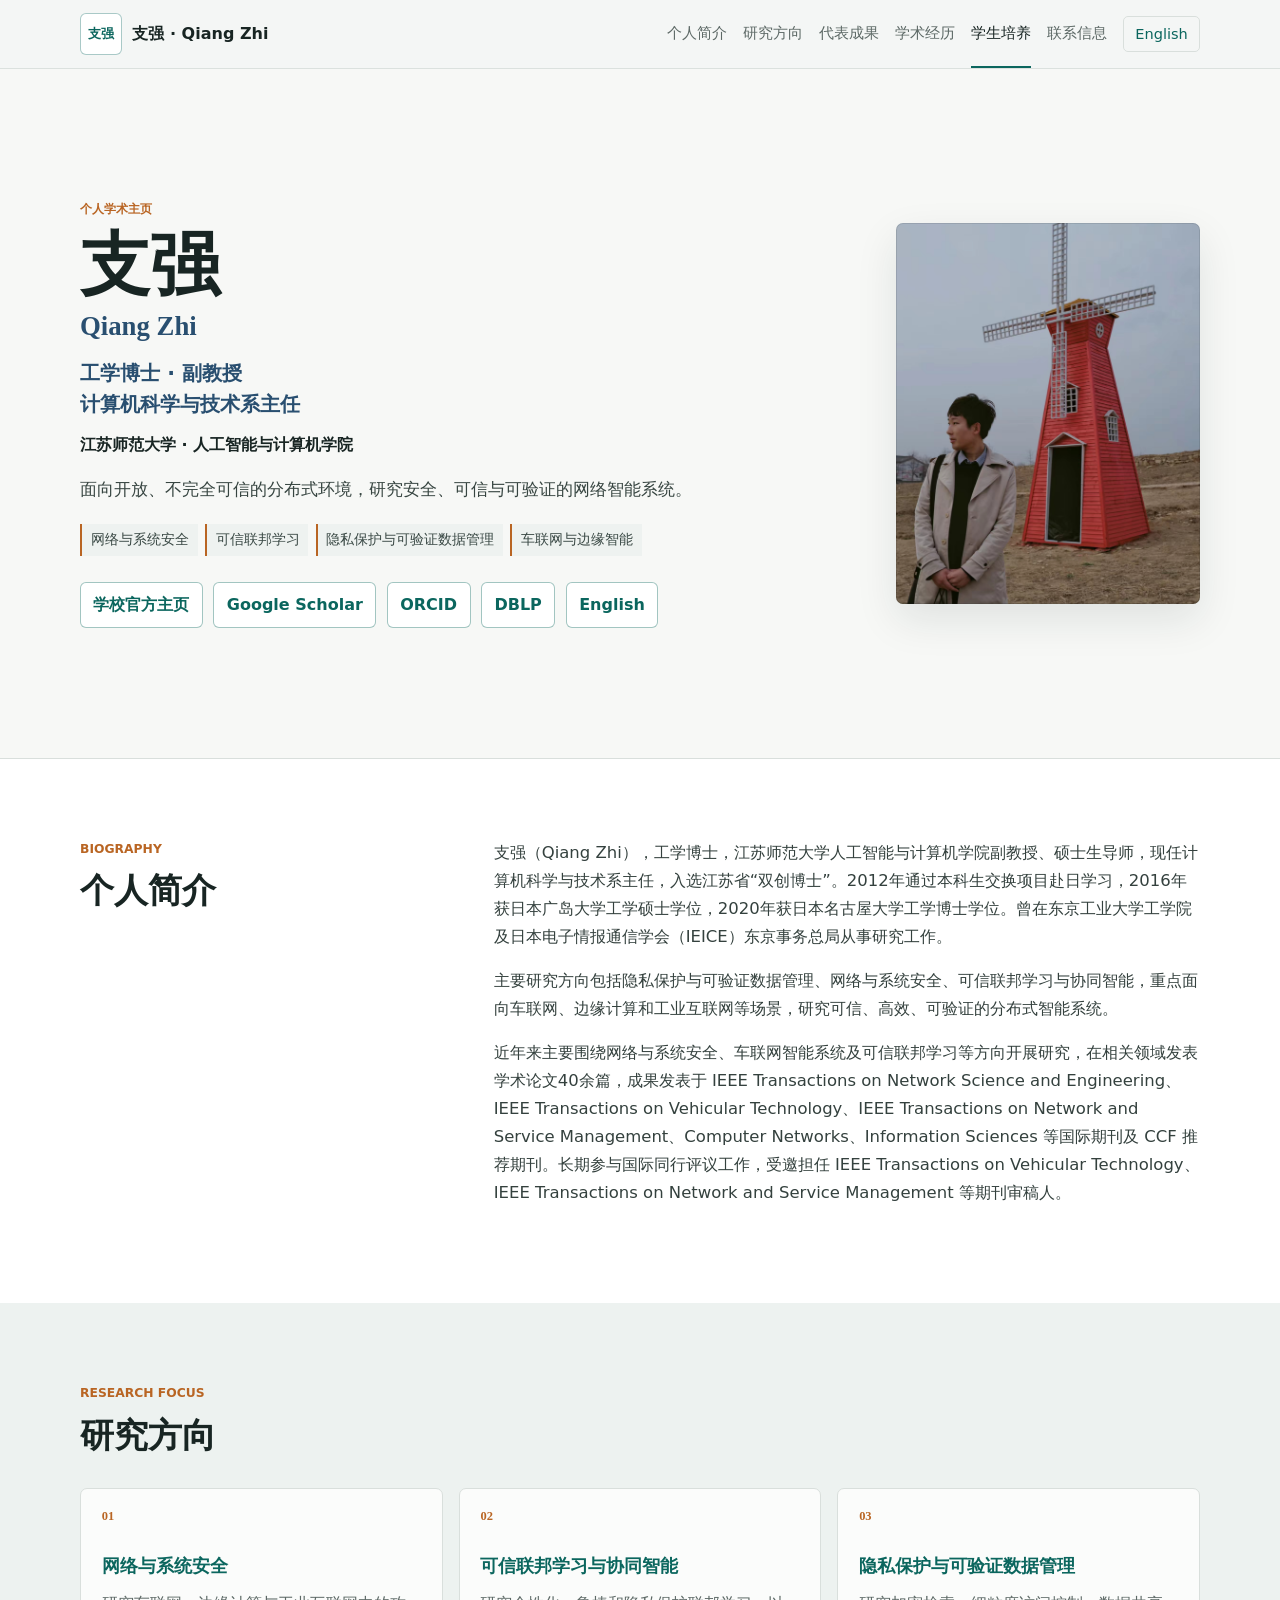
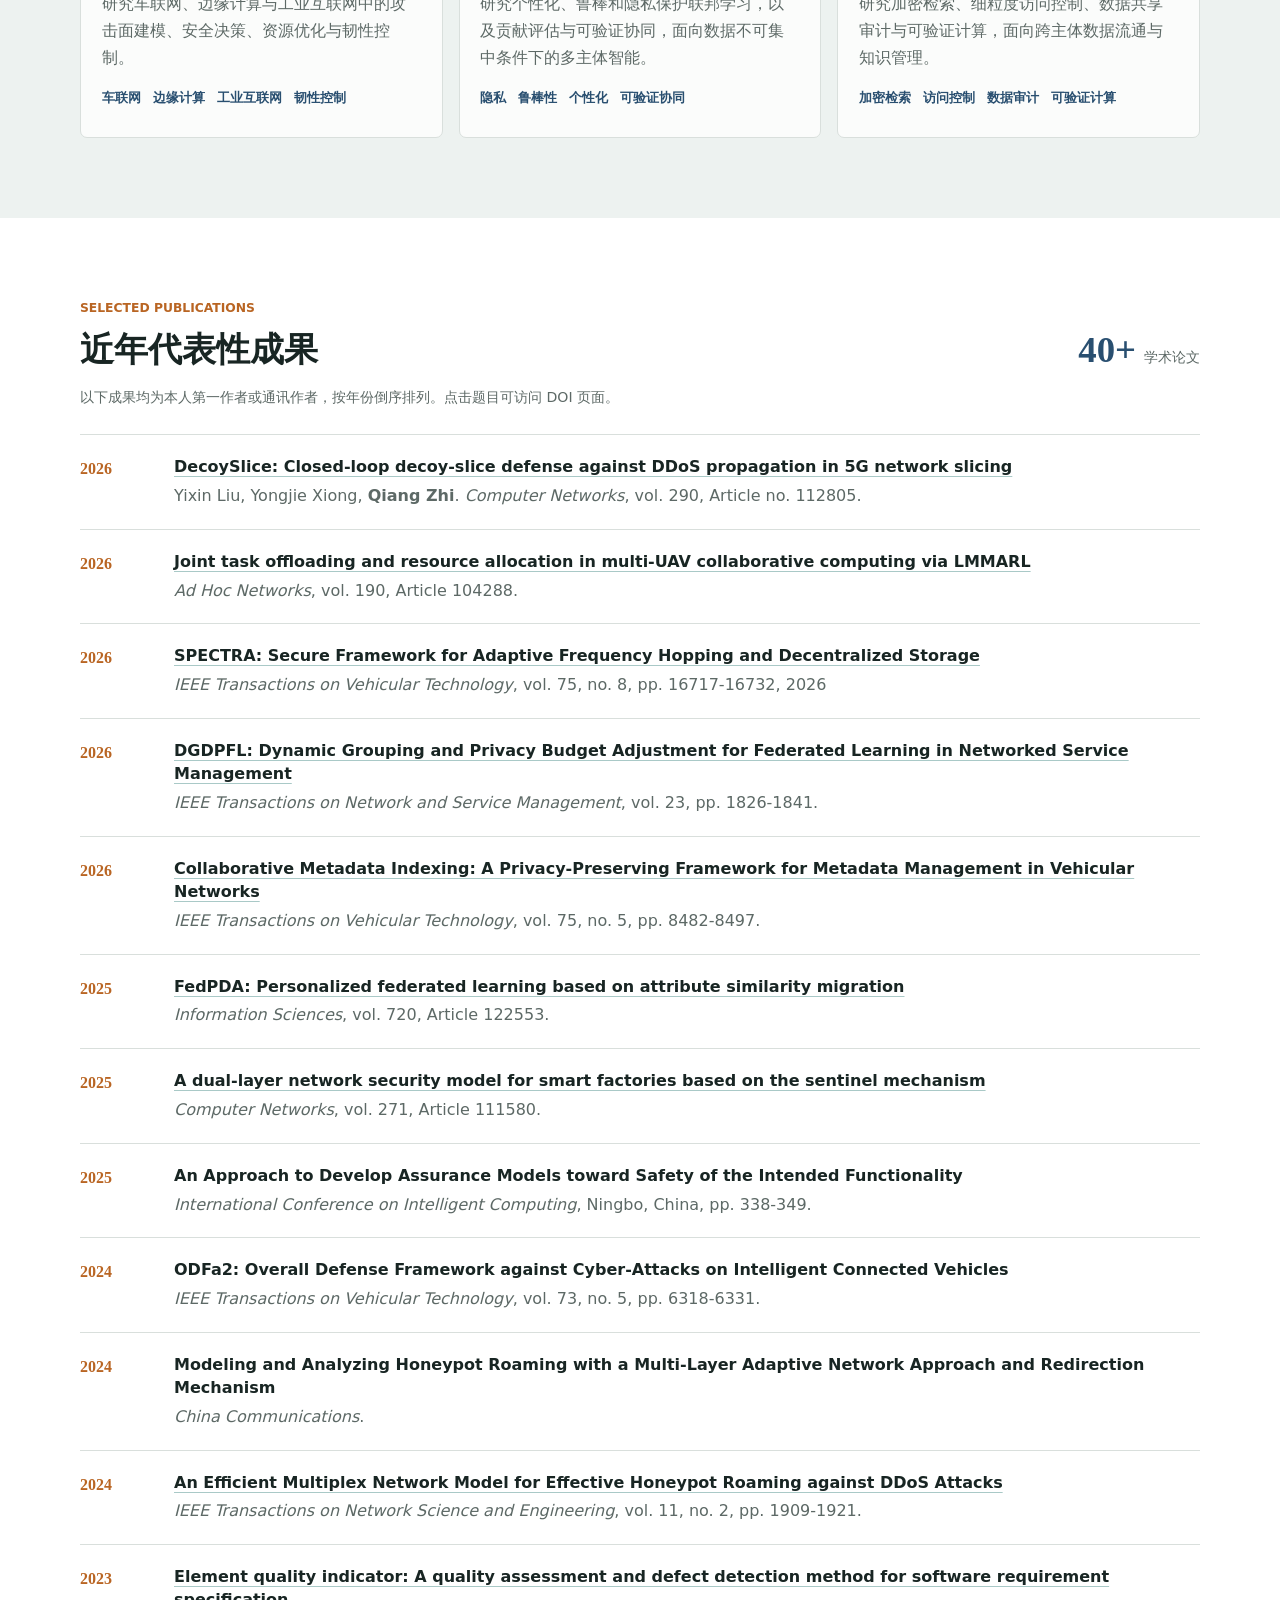
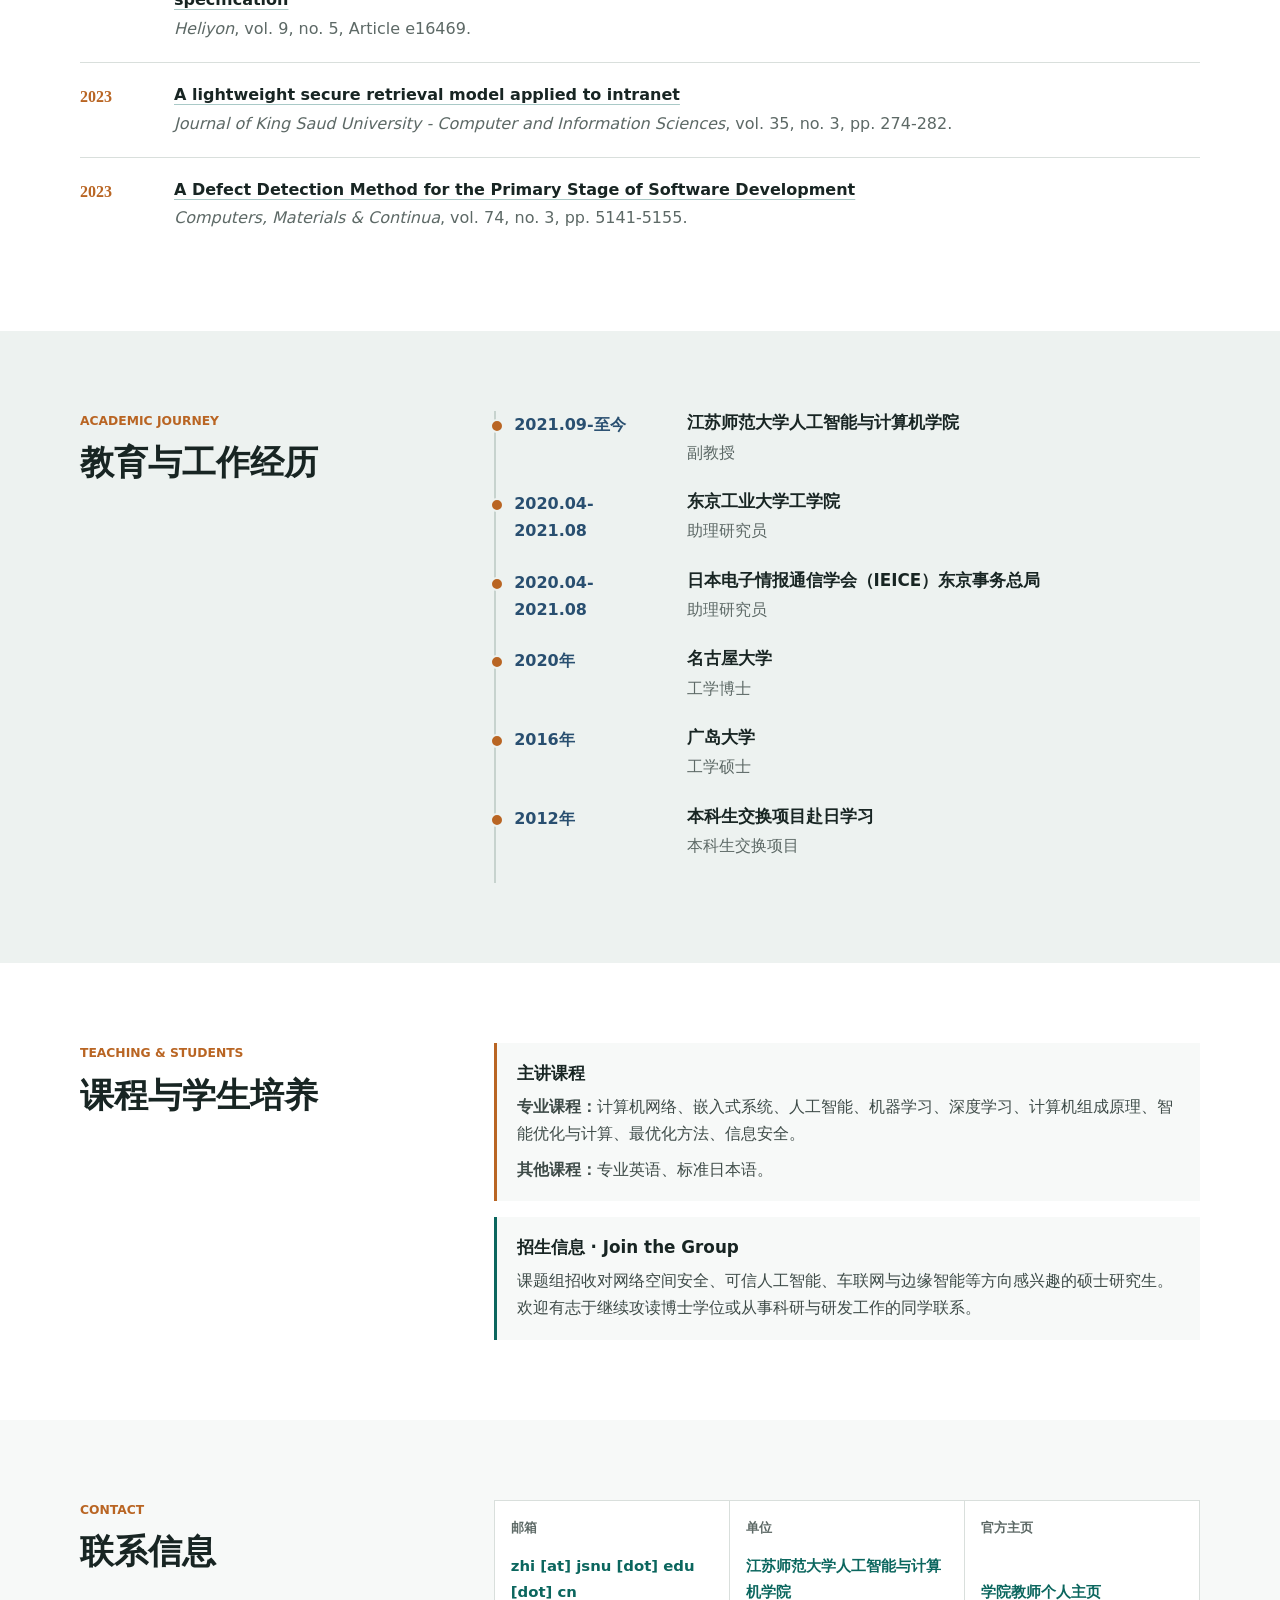
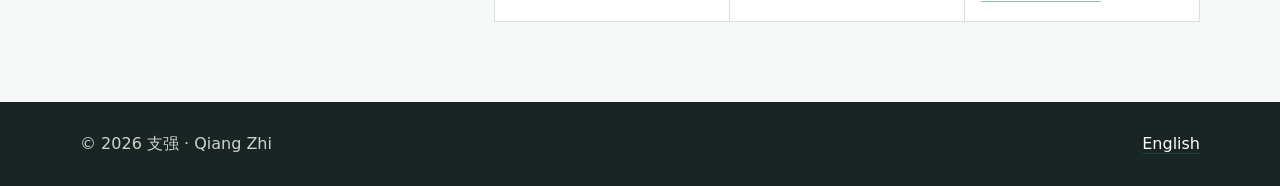
==== commit 2011c75a: "中文版更新" ====
--- a/zh/index.html
+++ b/zh/index.html
@@ -151,6 +151,7 @@
         </div>
         <p class="section-note">以下成果均为本人第一作者或通讯作者，按年份倒序排列。点击题目可访问 DOI 页面。</p>
         <ol class="publication-list">
+          <li><span class="pub-year">2026</span><div><a class="pub-title" href="https://doi.org/10.1016/j.comnet.2026.112805" target="_blank" rel="noopener noreferrer">DecoySlice: Closed-loop decoy-slice defense against DDoS propagation in 5G network slicing</a><p>Yixin Liu, Yongjie Xiong, <strong>Qiang Zhi</strong>. <em>Computer Networks</em>,  vol. 290, Article no. 112805.</p></div></li>
           <li><span class="pub-year">2026</span><div><a class="pub-title" href="https://doi.org/10.1016/j.adhoc.2026.104288" target="_blank" rel="noopener noreferrer">Joint task offloading and resource allocation in multi-UAV collaborative computing via LMMARL</a><p><em>Ad Hoc Networks</em>, vol. 190, Article 104288.</p></div></li>
           <li><span class="pub-year">2026</span><div><a class="pub-title" href="https://doi.org/10.1109/TVT.2026.3670472" target="_blank" rel="noopener noreferrer">SPECTRA: Secure Framework for Adaptive Frequency Hopping and Decentralized Storage</a><p><em>IEEE Transactions on Vehicular Technology</em>, vol. 75, no. 8, pp. 16717-16732, 2026</p></div></li>
           <li><span class="pub-year">2026</span><div><a class="pub-title" href="https://doi.org/10.1109/TNSM.2025.3640713" target="_blank" rel="noopener noreferrer">DGDPFL: Dynamic Grouping and Privacy Budget Adjustment for Federated Learning in Networked Service Management</a><p><em>IEEE Transactions on Network and Service Management</em>, vol. 23, pp. 1826-1841.</p></div></li>
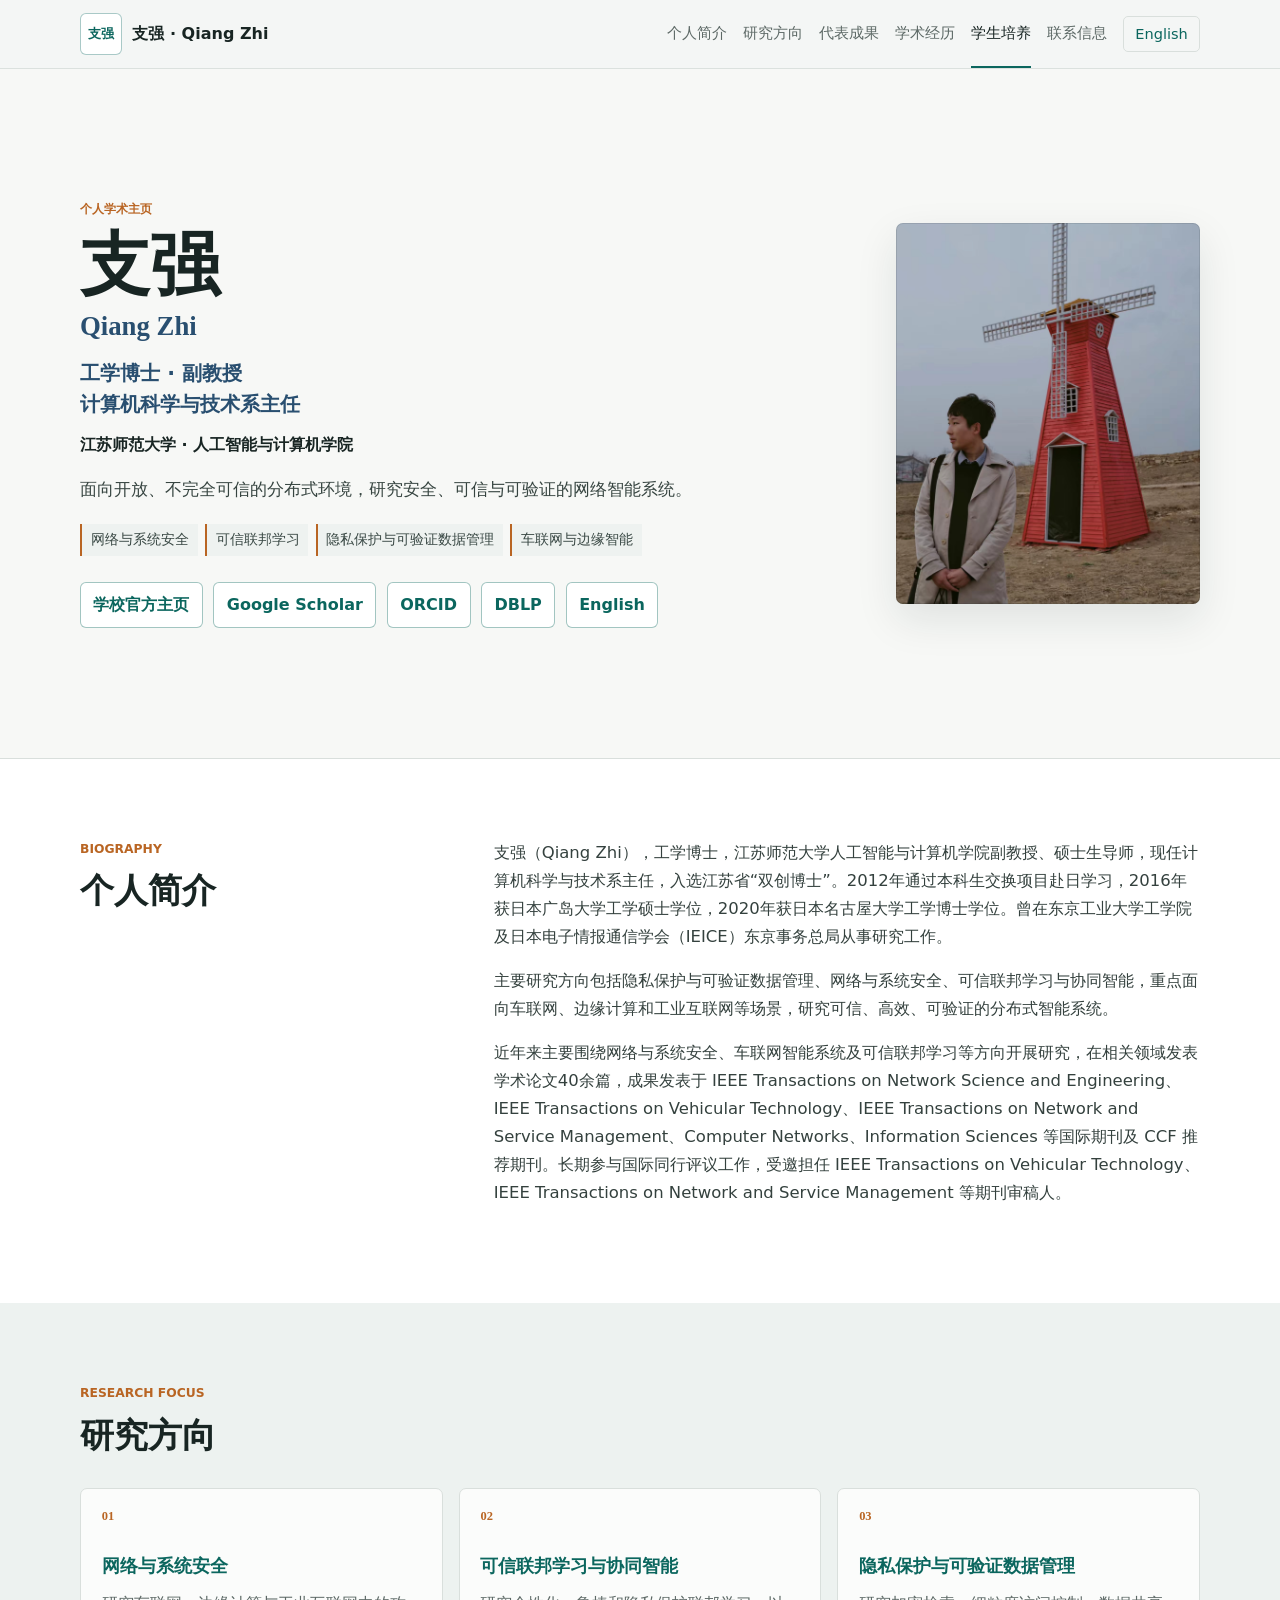
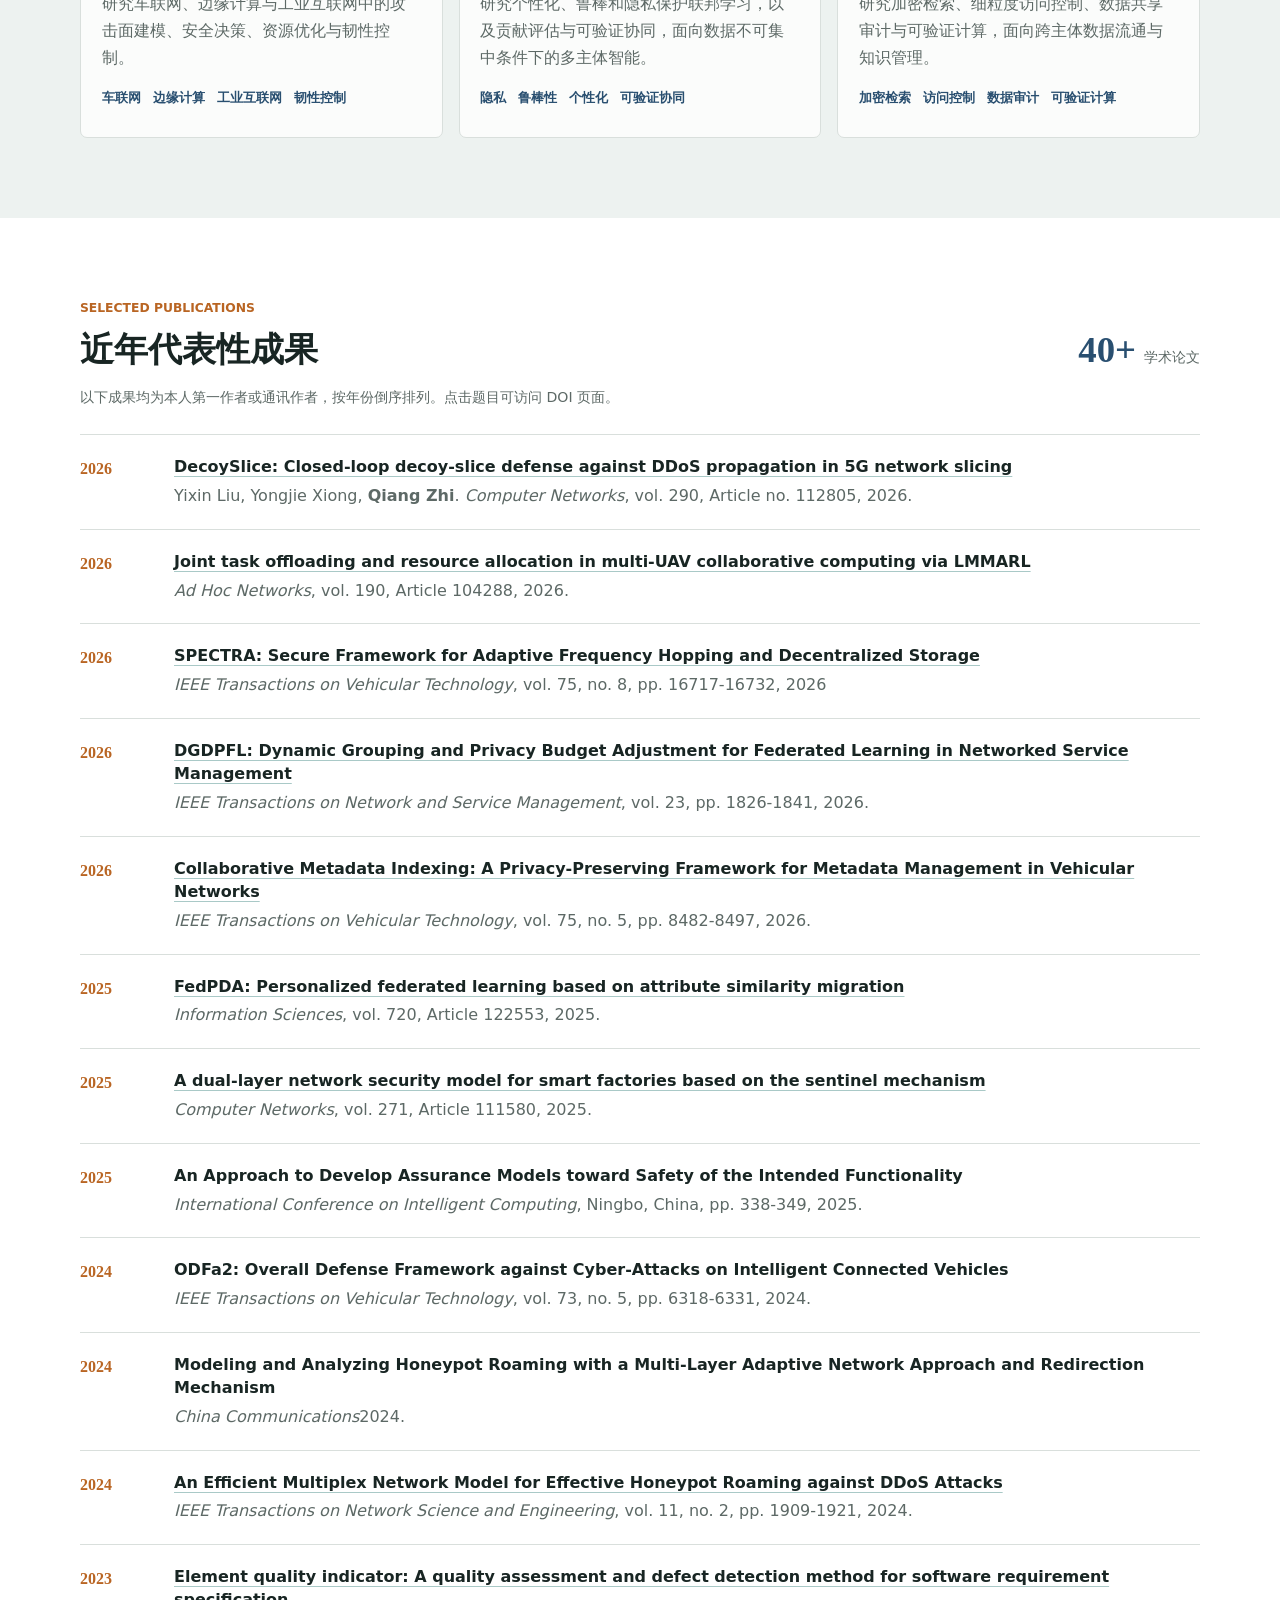
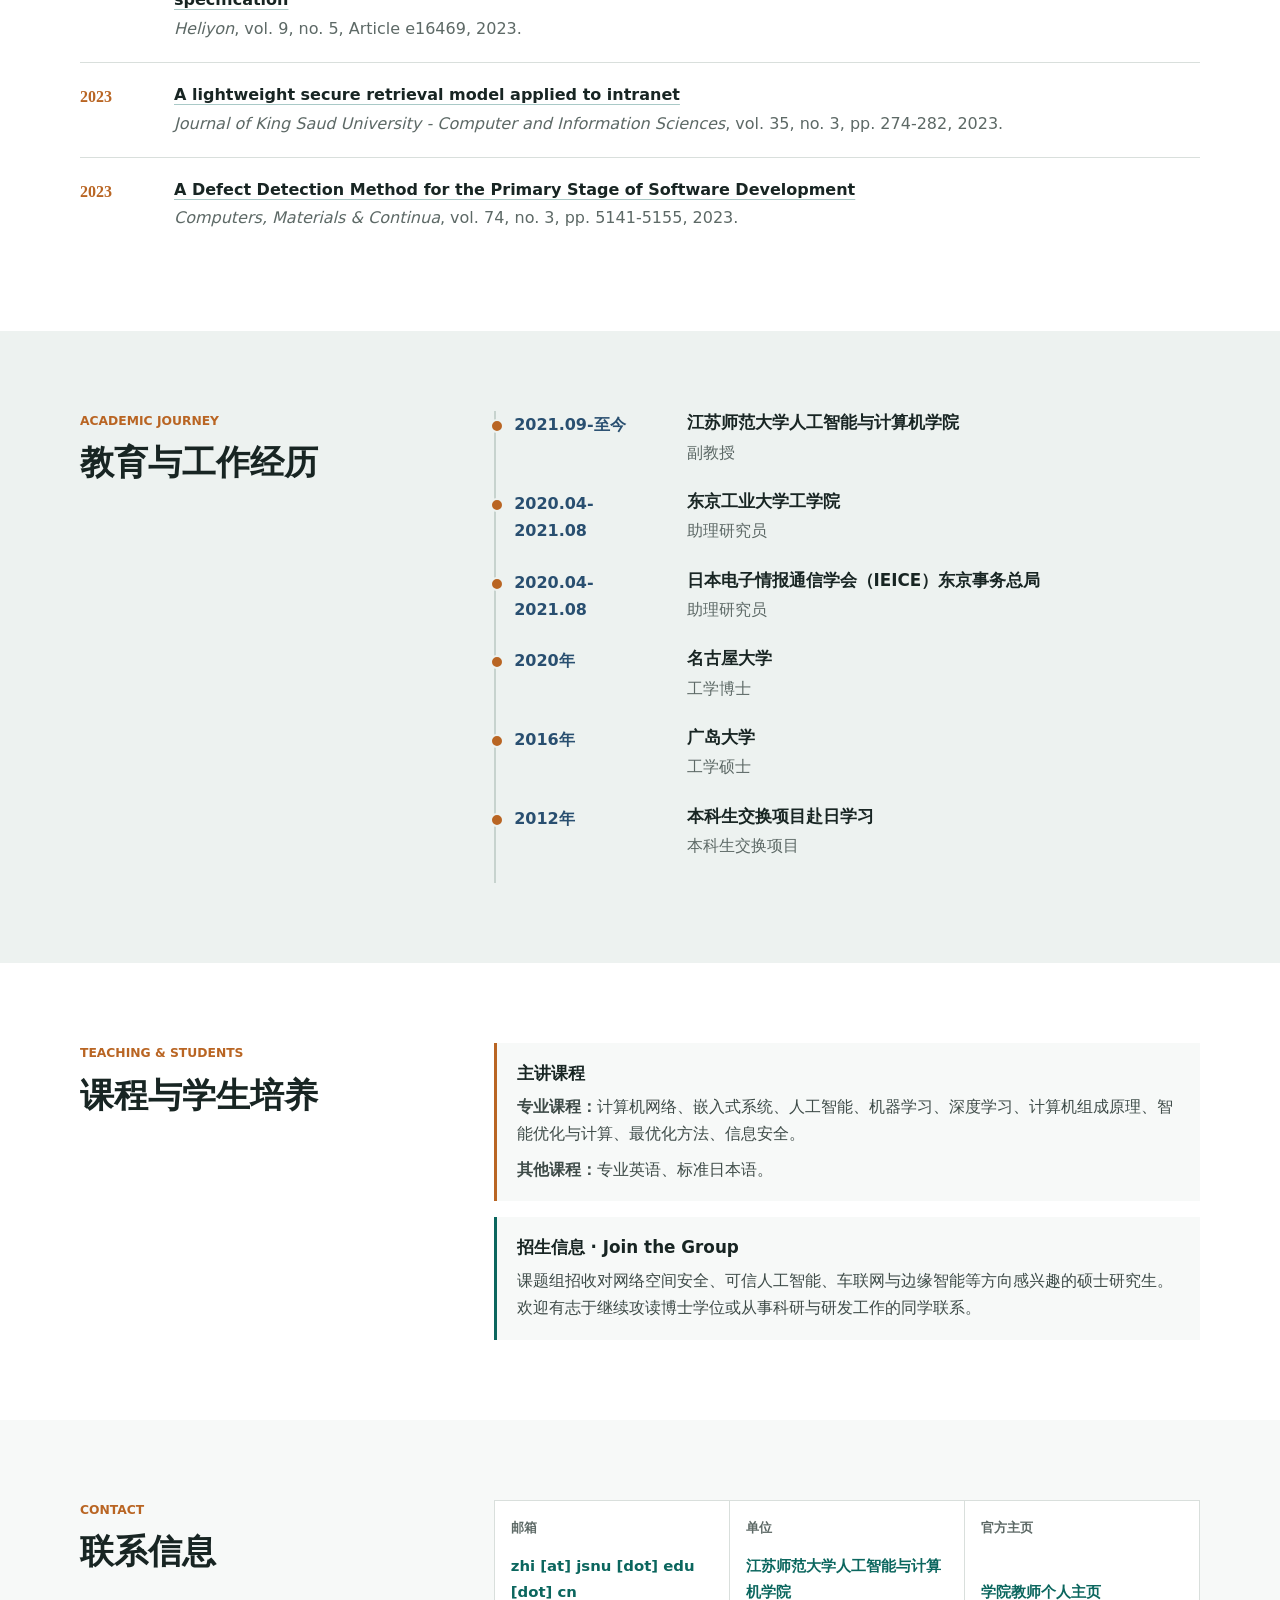
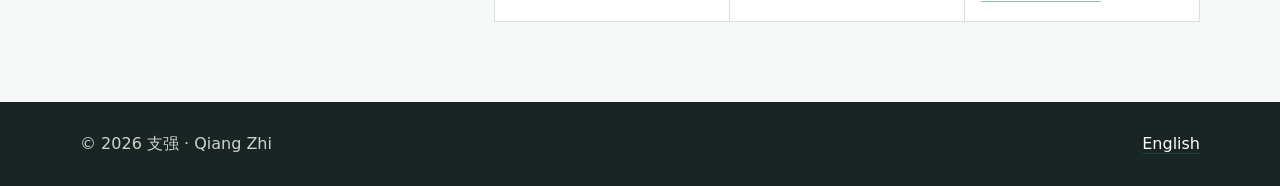
==== commit 6f7df939: "中文版更新" ====
--- a/zh/index.html
+++ b/zh/index.html
@@ -151,20 +151,20 @@
         </div>
         <p class="section-note">以下成果均为本人第一作者或通讯作者，按年份倒序排列。点击题目可访问 DOI 页面。</p>
         <ol class="publication-list">
-          <li><span class="pub-year">2026</span><div><a class="pub-title" href="https://doi.org/10.1016/j.comnet.2026.112805" target="_blank" rel="noopener noreferrer">DecoySlice: Closed-loop decoy-slice defense against DDoS propagation in 5G network slicing</a><p>Yixin Liu, Yongjie Xiong, <strong>Qiang Zhi</strong>. <em>Computer Networks</em>,  vol. 290, Article no. 112805.</p></div></li>
-          <li><span class="pub-year">2026</span><div><a class="pub-title" href="https://doi.org/10.1016/j.adhoc.2026.104288" target="_blank" rel="noopener noreferrer">Joint task offloading and resource allocation in multi-UAV collaborative computing via LMMARL</a><p><em>Ad Hoc Networks</em>, vol. 190, Article 104288.</p></div></li>
+          <li><span class="pub-year">2026</span><div><a class="pub-title" href="https://doi.org/10.1016/j.comnet.2026.112805" target="_blank" rel="noopener noreferrer">DecoySlice: Closed-loop decoy-slice defense against DDoS propagation in 5G network slicing</a><p>Yixin Liu, Yongjie Xiong, <strong>Qiang Zhi</strong>. <em>Computer Networks</em>,  vol. 290, Article no. 112805, 2026.</p></div></li>
+          <li><span class="pub-year">2026</span><div><a class="pub-title" href="https://doi.org/10.1016/j.adhoc.2026.104288" target="_blank" rel="noopener noreferrer">Joint task offloading and resource allocation in multi-UAV collaborative computing via LMMARL</a><p><em>Ad Hoc Networks</em>, vol. 190, Article 104288, 2026.</p></div></li>
           <li><span class="pub-year">2026</span><div><a class="pub-title" href="https://doi.org/10.1109/TVT.2026.3670472" target="_blank" rel="noopener noreferrer">SPECTRA: Secure Framework for Adaptive Frequency Hopping and Decentralized Storage</a><p><em>IEEE Transactions on Vehicular Technology</em>, vol. 75, no. 8, pp. 16717-16732, 2026</p></div></li>
-          <li><span class="pub-year">2026</span><div><a class="pub-title" href="https://doi.org/10.1109/TNSM.2025.3640713" target="_blank" rel="noopener noreferrer">DGDPFL: Dynamic Grouping and Privacy Budget Adjustment for Federated Learning in Networked Service Management</a><p><em>IEEE Transactions on Network and Service Management</em>, vol. 23, pp. 1826-1841.</p></div></li>
-          <li><span class="pub-year">2026</span><div><a class="pub-title" href="https://doi.org/10.1109/TVT.2025.3628444" target="_blank" rel="noopener noreferrer">Collaborative Metadata Indexing: A Privacy-Preserving Framework for Metadata Management in Vehicular Networks</a><p><em>IEEE Transactions on Vehicular Technology</em>, vol. 75, no. 5, pp. 8482-8497.</p></div></li>
-          <li><span class="pub-year">2025</span><div><a class="pub-title" href="https://doi.org/10.1016/j.ins.2025.122553" target="_blank" rel="noopener noreferrer">FedPDA: Personalized federated learning based on attribute similarity migration</a><p><em>Information Sciences</em>, vol. 720, Article 122553.</p></div></li>
-          <li><span class="pub-year">2025</span><div><a class="pub-title" href="https://doi.org/10.1016/j.comnet.2025.111580" target="_blank" rel="noopener noreferrer">A dual-layer network security model for smart factories based on the sentinel mechanism</a><p><em>Computer Networks</em>, vol. 271, Article 111580.</p></div></li>
-          <li><span class="pub-year">2025</span><div><span class="pub-title">An Approach to Develop Assurance Models toward Safety of the Intended Functionality</span><p><em>International Conference on Intelligent Computing</em>, Ningbo, China, pp. 338-349.</p></div></li>
-          <li><span class="pub-year">2024</span><div><span class="pub-title">ODFa2: Overall Defense Framework against Cyber-Attacks on Intelligent Connected Vehicles</span><p><em>IEEE Transactions on Vehicular Technology</em>, vol. 73, no. 5, pp. 6318-6331.</p></div></li>
-          <li><span class="pub-year">2024</span><div><span class="pub-title">Modeling and Analyzing Honeypot Roaming with a Multi-Layer Adaptive Network Approach and Redirection Mechanism</span><p><em>China Communications</em>.</p></div></li>
-          <li><span class="pub-year">2024</span><div><a class="pub-title" href="https://doi.org/10.1109/TNSE.2023.3333230" target="_blank" rel="noopener noreferrer">An Efficient Multiplex Network Model for Effective Honeypot Roaming against DDoS Attacks</a><p><em>IEEE Transactions on Network Science and Engineering</em>, vol. 11, no. 2, pp. 1909-1921.</p></div></li>
-          <li><span class="pub-year">2023</span><div><a class="pub-title" href="https://doi.org/10.1016/j.heliyon.2023.e16469" target="_blank" rel="noopener noreferrer">Element quality indicator: A quality assessment and defect detection method for software requirement specification</a><p><em>Heliyon</em>, vol. 9, no. 5, Article e16469.</p></div></li>
-          <li><span class="pub-year">2023</span><div><a class="pub-title" href="https://doi.org/10.1016/j.jksuci.2023.02.020" target="_blank" rel="noopener noreferrer">A lightweight secure retrieval model applied to intranet</a><p><em>Journal of King Saud University - Computer and Information Sciences</em>, vol. 35, no. 3, pp. 274-282.</p></div></li>
-          <li><span class="pub-year">2023</span><div><a class="pub-title" href="https://doi.org/10.32604/cmc.2023.035846" target="_blank" rel="noopener noreferrer">A Defect Detection Method for the Primary Stage of Software Development</a><p><em>Computers, Materials &amp; Continua</em>, vol. 74, no. 3, pp. 5141-5155.</p></div></li>
+          <li><span class="pub-year">2026</span><div><a class="pub-title" href="https://doi.org/10.1109/TNSM.2025.3640713" target="_blank" rel="noopener noreferrer">DGDPFL: Dynamic Grouping and Privacy Budget Adjustment for Federated Learning in Networked Service Management</a><p><em>IEEE Transactions on Network and Service Management</em>, vol. 23, pp. 1826-1841, 2026.</p></div></li>
+          <li><span class="pub-year">2026</span><div><a class="pub-title" href="https://doi.org/10.1109/TVT.2025.3628444" target="_blank" rel="noopener noreferrer">Collaborative Metadata Indexing: A Privacy-Preserving Framework for Metadata Management in Vehicular Networks</a><p><em>IEEE Transactions on Vehicular Technology</em>, vol. 75, no. 5, pp. 8482-8497, 2026.</p></div></li>
+          <li><span class="pub-year">2025</span><div><a class="pub-title" href="https://doi.org/10.1016/j.ins.2025.122553" target="_blank" rel="noopener noreferrer">FedPDA: Personalized federated learning based on attribute similarity migration</a><p><em>Information Sciences</em>, vol. 720, Article 122553, 2025.</p></div></li>
+          <li><span class="pub-year">2025</span><div><a class="pub-title" href="https://doi.org/10.1016/j.comnet.2025.111580" target="_blank" rel="noopener noreferrer">A dual-layer network security model for smart factories based on the sentinel mechanism</a><p><em>Computer Networks</em>, vol. 271, Article 111580, 2025.</p></div></li>
+          <li><span class="pub-year">2025</span><div><span class="pub-title">An Approach to Develop Assurance Models toward Safety of the Intended Functionality</span><p><em>International Conference on Intelligent Computing</em>, Ningbo, China, pp. 338-349, 2025.</p></div></li>
+          <li><span class="pub-year">2024</span><div><span class="pub-title">ODFa2: Overall Defense Framework against Cyber-Attacks on Intelligent Connected Vehicles</span><p><em>IEEE Transactions on Vehicular Technology</em>, vol. 73, no. 5, pp. 6318-6331, 2024.</p></div></li>
+          <li><span class="pub-year">2024</span><div><span class="pub-title">Modeling and Analyzing Honeypot Roaming with a Multi-Layer Adaptive Network Approach and Redirection Mechanism</span><p><em>China Communications</em>2024.</p></div></li>
+          <li><span class="pub-year">2024</span><div><a class="pub-title" href="https://doi.org/10.1109/TNSE.2023.3333230" target="_blank" rel="noopener noreferrer">An Efficient Multiplex Network Model for Effective Honeypot Roaming against DDoS Attacks</a><p><em>IEEE Transactions on Network Science and Engineering</em>, vol. 11, no. 2, pp. 1909-1921, 2024.</p></div></li>
+          <li><span class="pub-year">2023</span><div><a class="pub-title" href="https://doi.org/10.1016/j.heliyon.2023.e16469" target="_blank" rel="noopener noreferrer">Element quality indicator: A quality assessment and defect detection method for software requirement specification</a><p><em>Heliyon</em>, vol. 9, no. 5, Article e16469, 2023.</p></div></li>
+          <li><span class="pub-year">2023</span><div><a class="pub-title" href="https://doi.org/10.1016/j.jksuci.2023.02.020" target="_blank" rel="noopener noreferrer">A lightweight secure retrieval model applied to intranet</a><p><em>Journal of King Saud University - Computer and Information Sciences</em>, vol. 35, no. 3, pp. 274-282, 2023.</p></div></li>
+          <li><span class="pub-year">2023</span><div><a class="pub-title" href="https://doi.org/10.32604/cmc.2023.035846" target="_blank" rel="noopener noreferrer">A Defect Detection Method for the Primary Stage of Software Development</a><p><em>Computers, Materials &amp; Continua</em>, vol. 74, no. 3, pp. 5141-5155, 2023.</p></div></li>
         </ol>
       </div>
     </section>
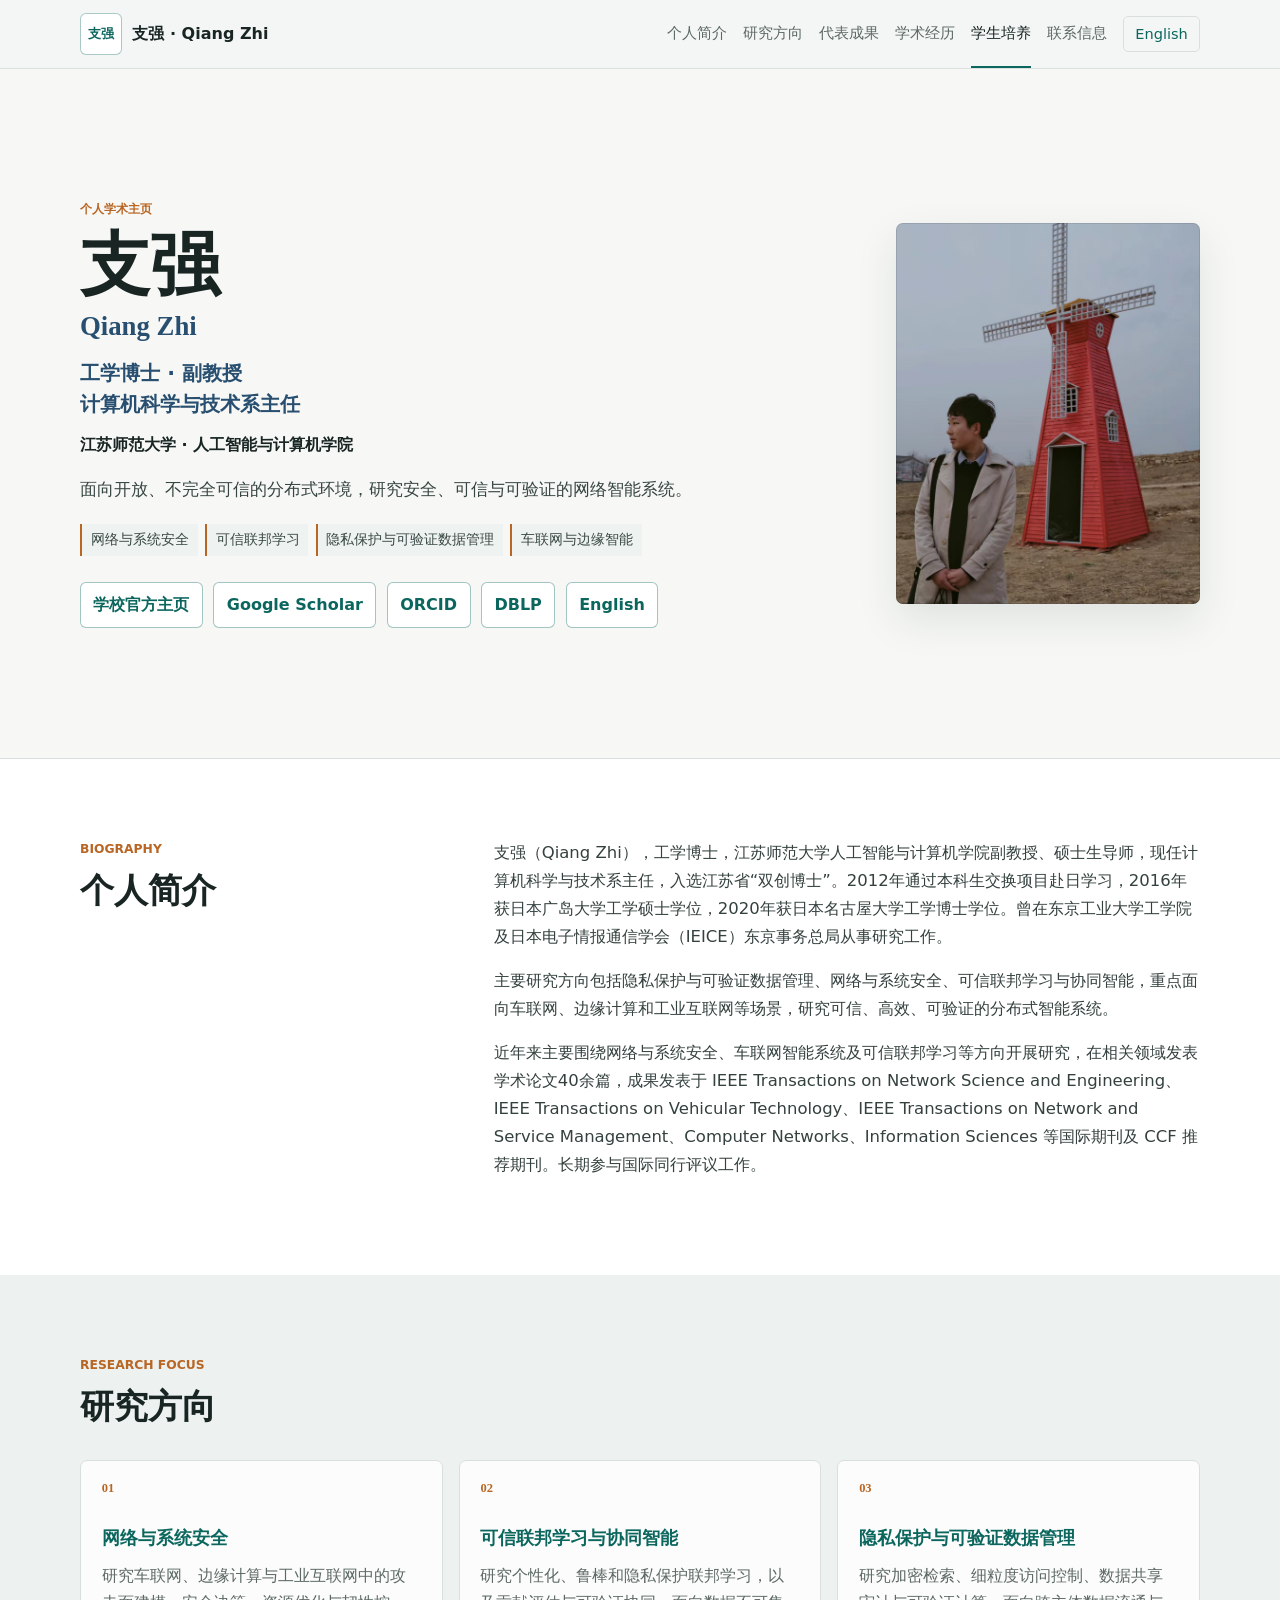
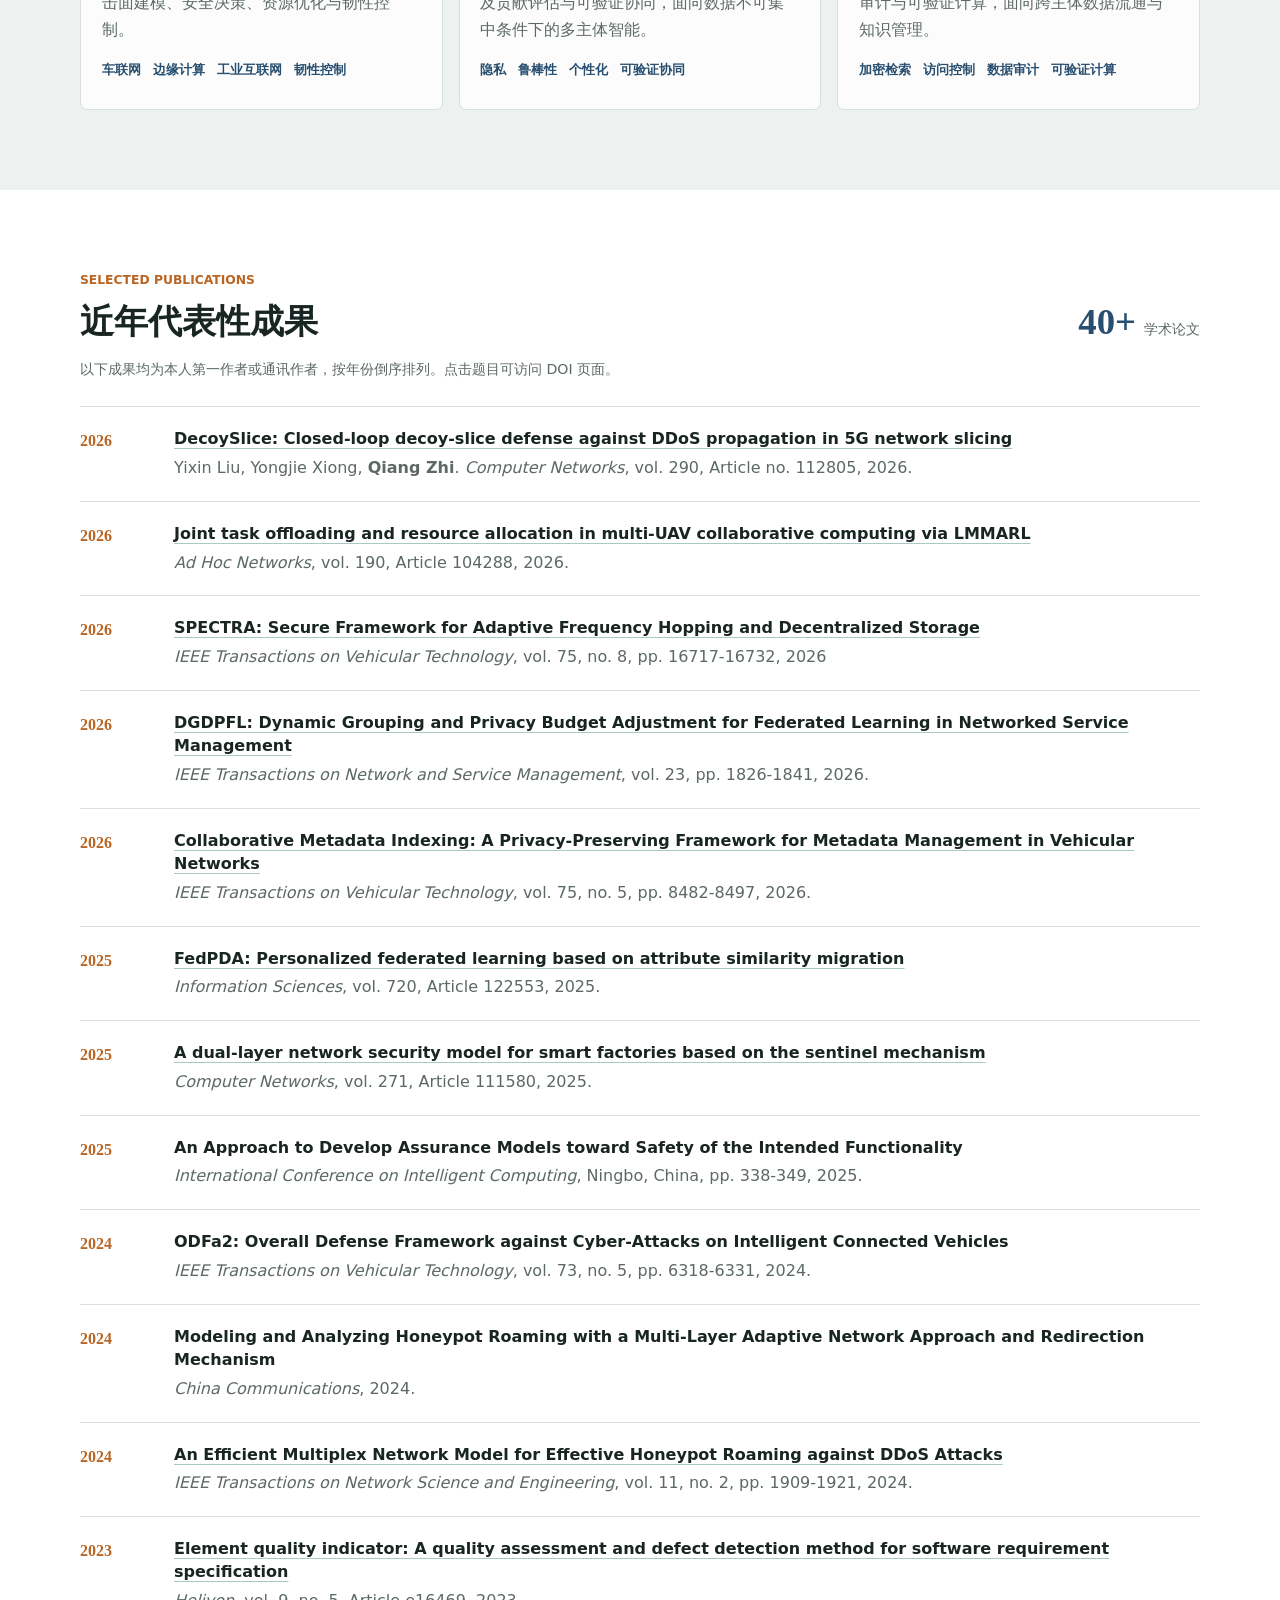
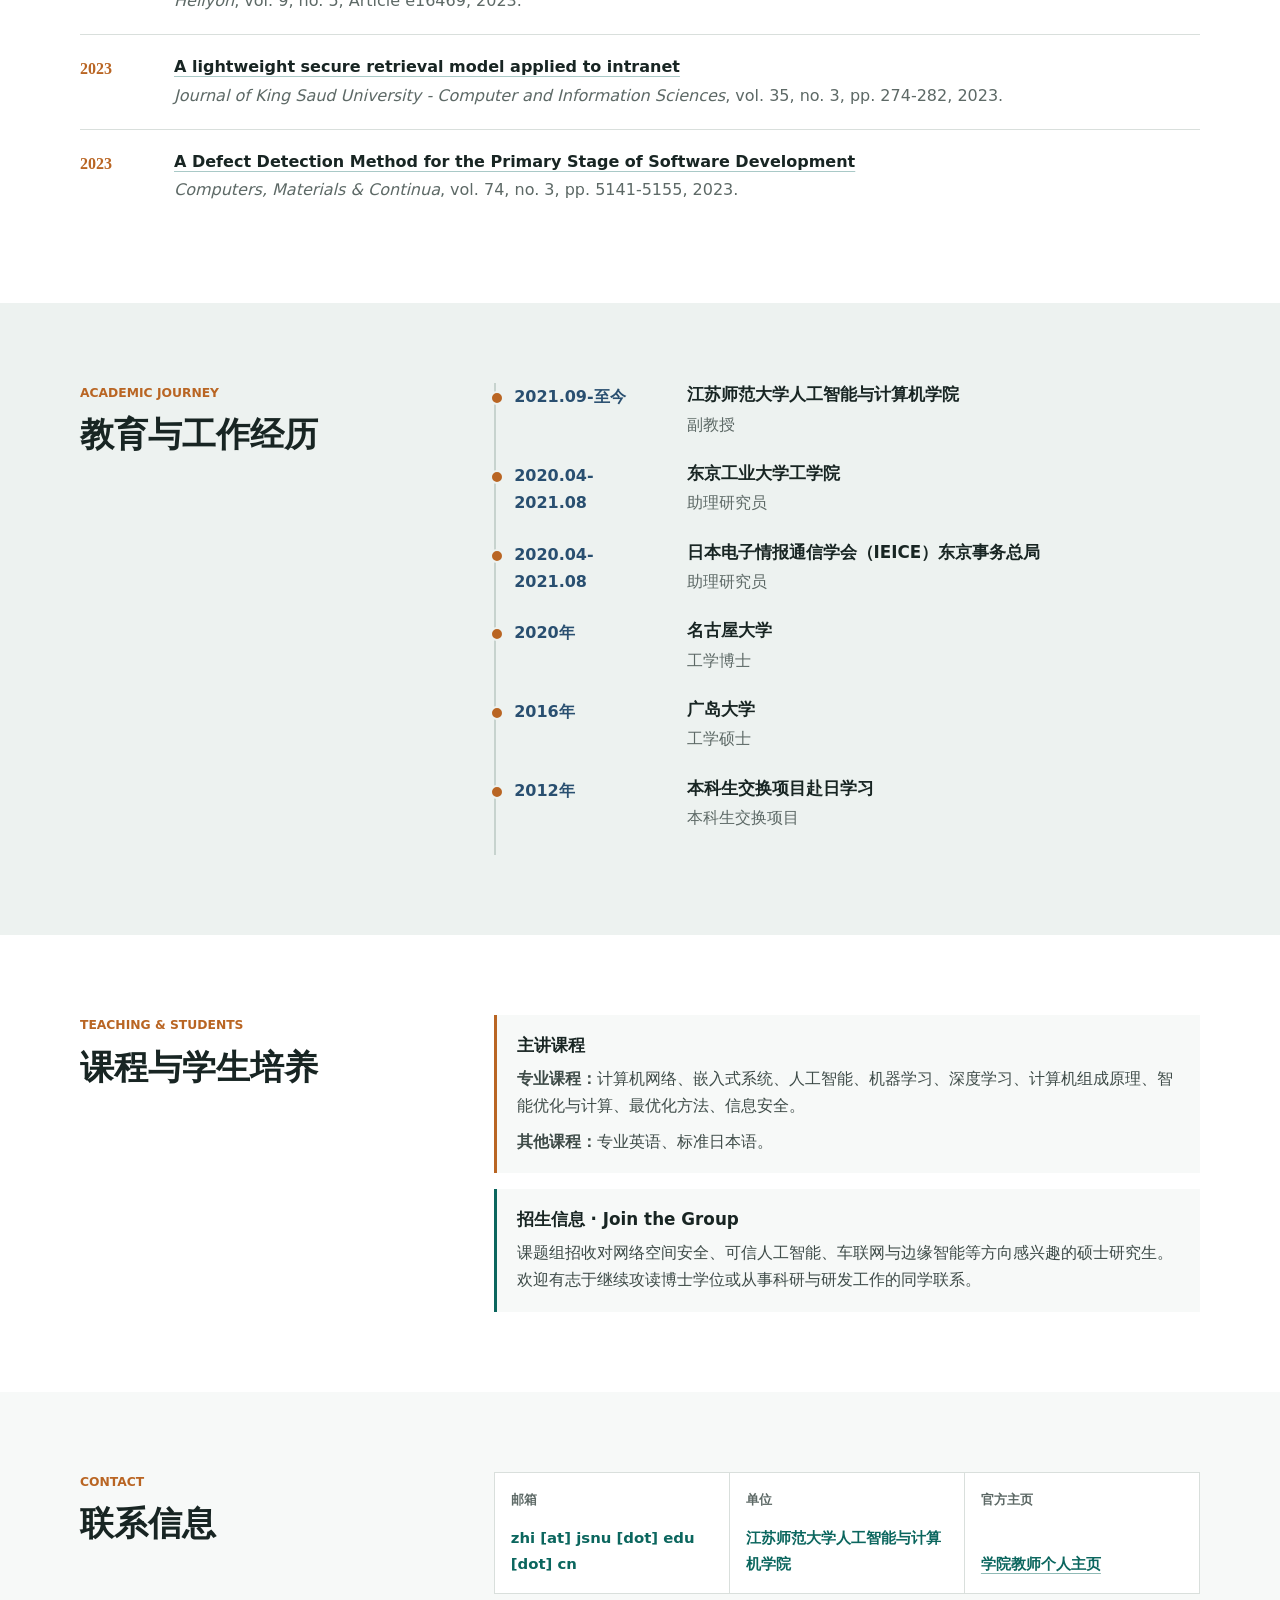
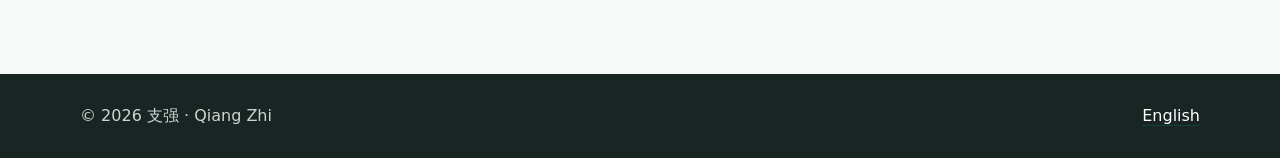
==== commit 5ae3bc0a: "中文版更新" ====
--- a/zh/index.html
+++ b/zh/index.html
@@ -127,7 +127,7 @@
         <div class="prose">
           <p>支强（Qiang Zhi），工学博士，江苏师范大学人工智能与计算机学院副教授、硕士生导师，现任计算机科学与技术系主任，入选江苏省“双创博士”。2012年通过本科生交换项目赴日学习，2016年获日本广岛大学工学硕士学位，2020年获日本名古屋大学工学博士学位。曾在东京工业大学工学院及日本电子情报通信学会（IEICE）东京事务总局从事研究工作。</p>
           <p>主要研究方向包括隐私保护与可验证数据管理、网络与系统安全、可信联邦学习与协同智能，重点面向车联网、边缘计算和工业互联网等场景，研究可信、高效、可验证的分布式智能系统。</p>
-          <p>近年来主要围绕网络与系统安全、车联网智能系统及可信联邦学习等方向开展研究，在相关领域发表学术论文40余篇，成果发表于 IEEE Transactions on Network Science and Engineering、IEEE Transactions on Vehicular Technology、IEEE Transactions on Network and Service Management、Computer Networks、Information Sciences 等国际期刊及 CCF 推荐期刊。长期参与国际同行评议工作，受邀担任 IEEE Transactions on Vehicular Technology、IEEE Transactions on Network and Service Management 等期刊审稿人。</p>
+          <p>近年来主要围绕网络与系统安全、车联网智能系统及可信联邦学习等方向开展研究，在相关领域发表学术论文40余篇，成果发表于 IEEE Transactions on Network Science and Engineering、IEEE Transactions on Vehicular Technology、IEEE Transactions on Network and Service Management、Computer Networks、Information Sciences 等国际期刊及 CCF 推荐期刊。长期参与国际同行评议工作。</p>
         </div>
       </div>
     </section>
@@ -160,7 +160,7 @@
           <li><span class="pub-year">2025</span><div><a class="pub-title" href="https://doi.org/10.1016/j.comnet.2025.111580" target="_blank" rel="noopener noreferrer">A dual-layer network security model for smart factories based on the sentinel mechanism</a><p><em>Computer Networks</em>, vol. 271, Article 111580, 2025.</p></div></li>
           <li><span class="pub-year">2025</span><div><span class="pub-title">An Approach to Develop Assurance Models toward Safety of the Intended Functionality</span><p><em>International Conference on Intelligent Computing</em>, Ningbo, China, pp. 338-349, 2025.</p></div></li>
           <li><span class="pub-year">2024</span><div><span class="pub-title">ODFa2: Overall Defense Framework against Cyber-Attacks on Intelligent Connected Vehicles</span><p><em>IEEE Transactions on Vehicular Technology</em>, vol. 73, no. 5, pp. 6318-6331, 2024.</p></div></li>
-          <li><span class="pub-year">2024</span><div><span class="pub-title">Modeling and Analyzing Honeypot Roaming with a Multi-Layer Adaptive Network Approach and Redirection Mechanism</span><p><em>China Communications</em>2024.</p></div></li>
+          <li><span class="pub-year">2024</span><div><span class="pub-title">Modeling and Analyzing Honeypot Roaming with a Multi-Layer Adaptive Network Approach and Redirection Mechanism</span><p><em>China Communications</em>, 2024.</p></div></li>
           <li><span class="pub-year">2024</span><div><a class="pub-title" href="https://doi.org/10.1109/TNSE.2023.3333230" target="_blank" rel="noopener noreferrer">An Efficient Multiplex Network Model for Effective Honeypot Roaming against DDoS Attacks</a><p><em>IEEE Transactions on Network Science and Engineering</em>, vol. 11, no. 2, pp. 1909-1921, 2024.</p></div></li>
           <li><span class="pub-year">2023</span><div><a class="pub-title" href="https://doi.org/10.1016/j.heliyon.2023.e16469" target="_blank" rel="noopener noreferrer">Element quality indicator: A quality assessment and defect detection method for software requirement specification</a><p><em>Heliyon</em>, vol. 9, no. 5, Article e16469, 2023.</p></div></li>
           <li><span class="pub-year">2023</span><div><a class="pub-title" href="https://doi.org/10.1016/j.jksuci.2023.02.020" target="_blank" rel="noopener noreferrer">A lightweight secure retrieval model applied to intranet</a><p><em>Journal of King Saud University - Computer and Information Sciences</em>, vol. 35, no. 3, pp. 274-282, 2023.</p></div></li>
